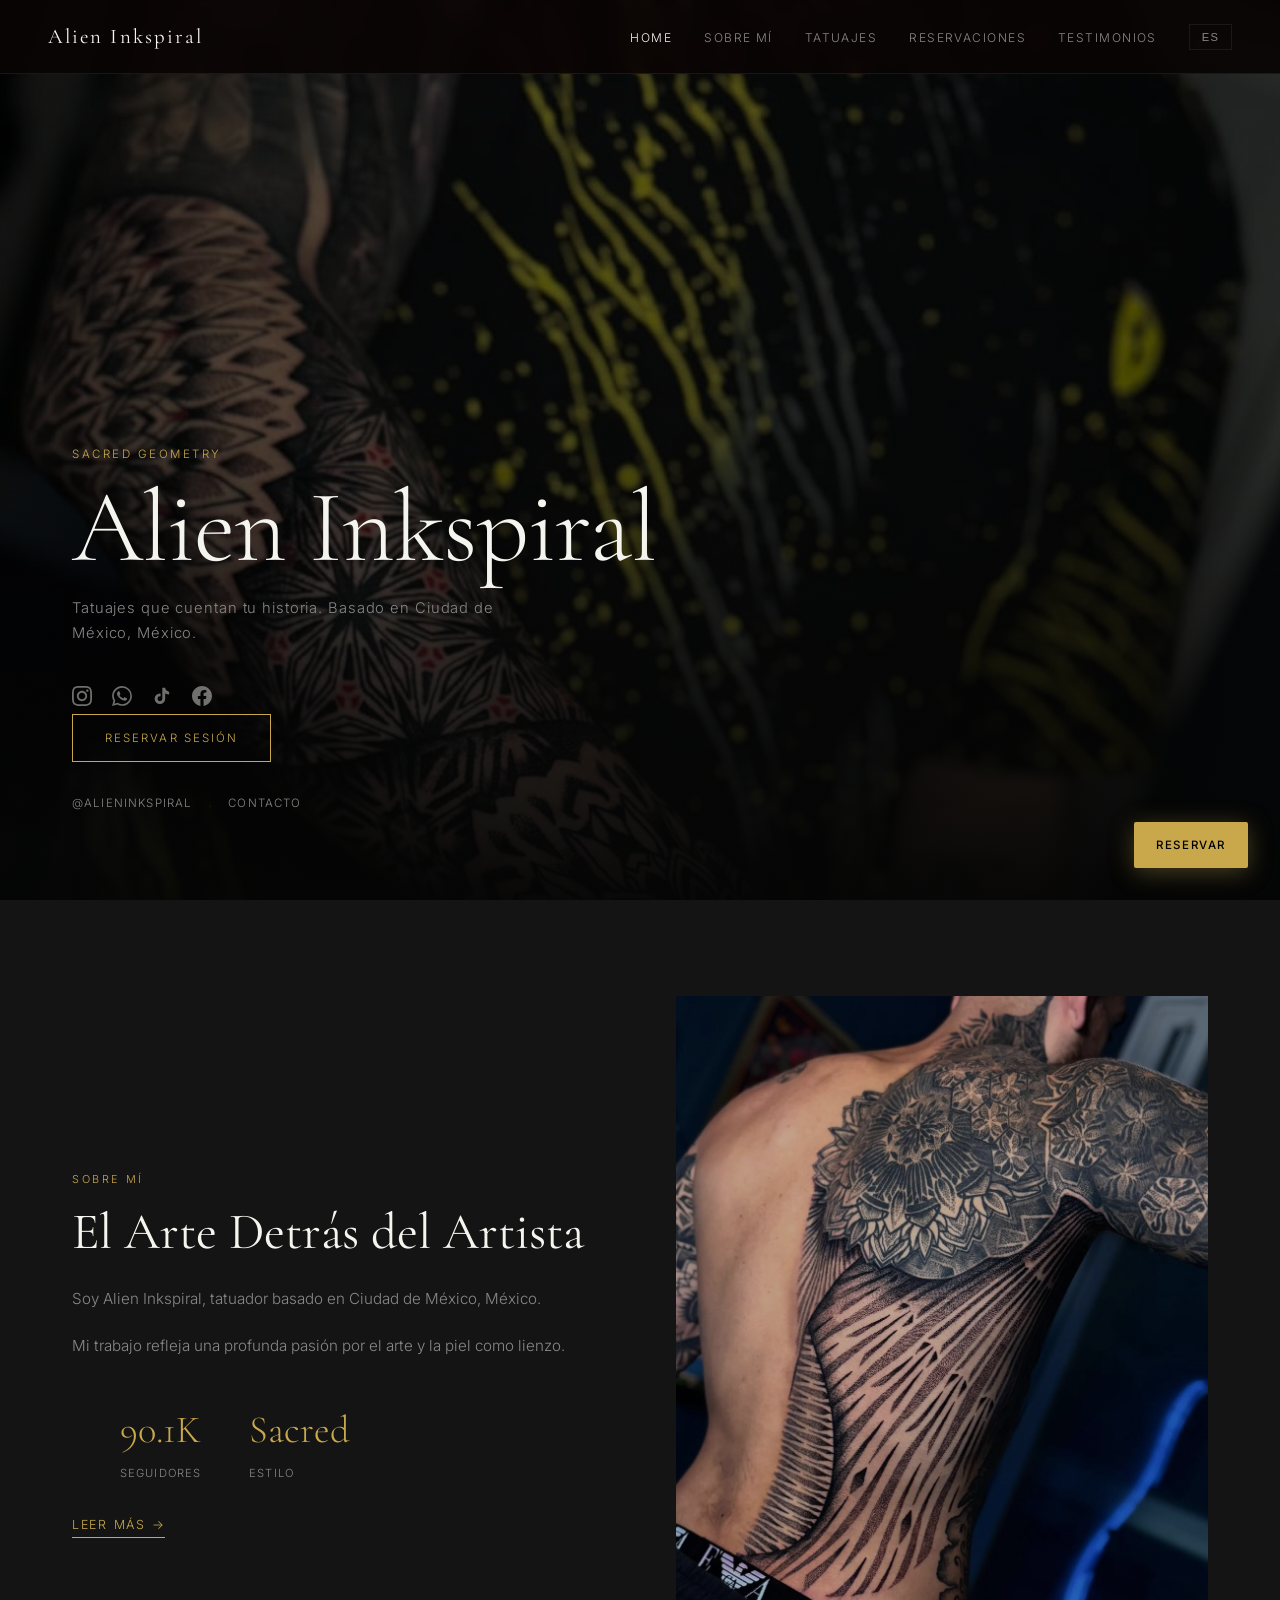
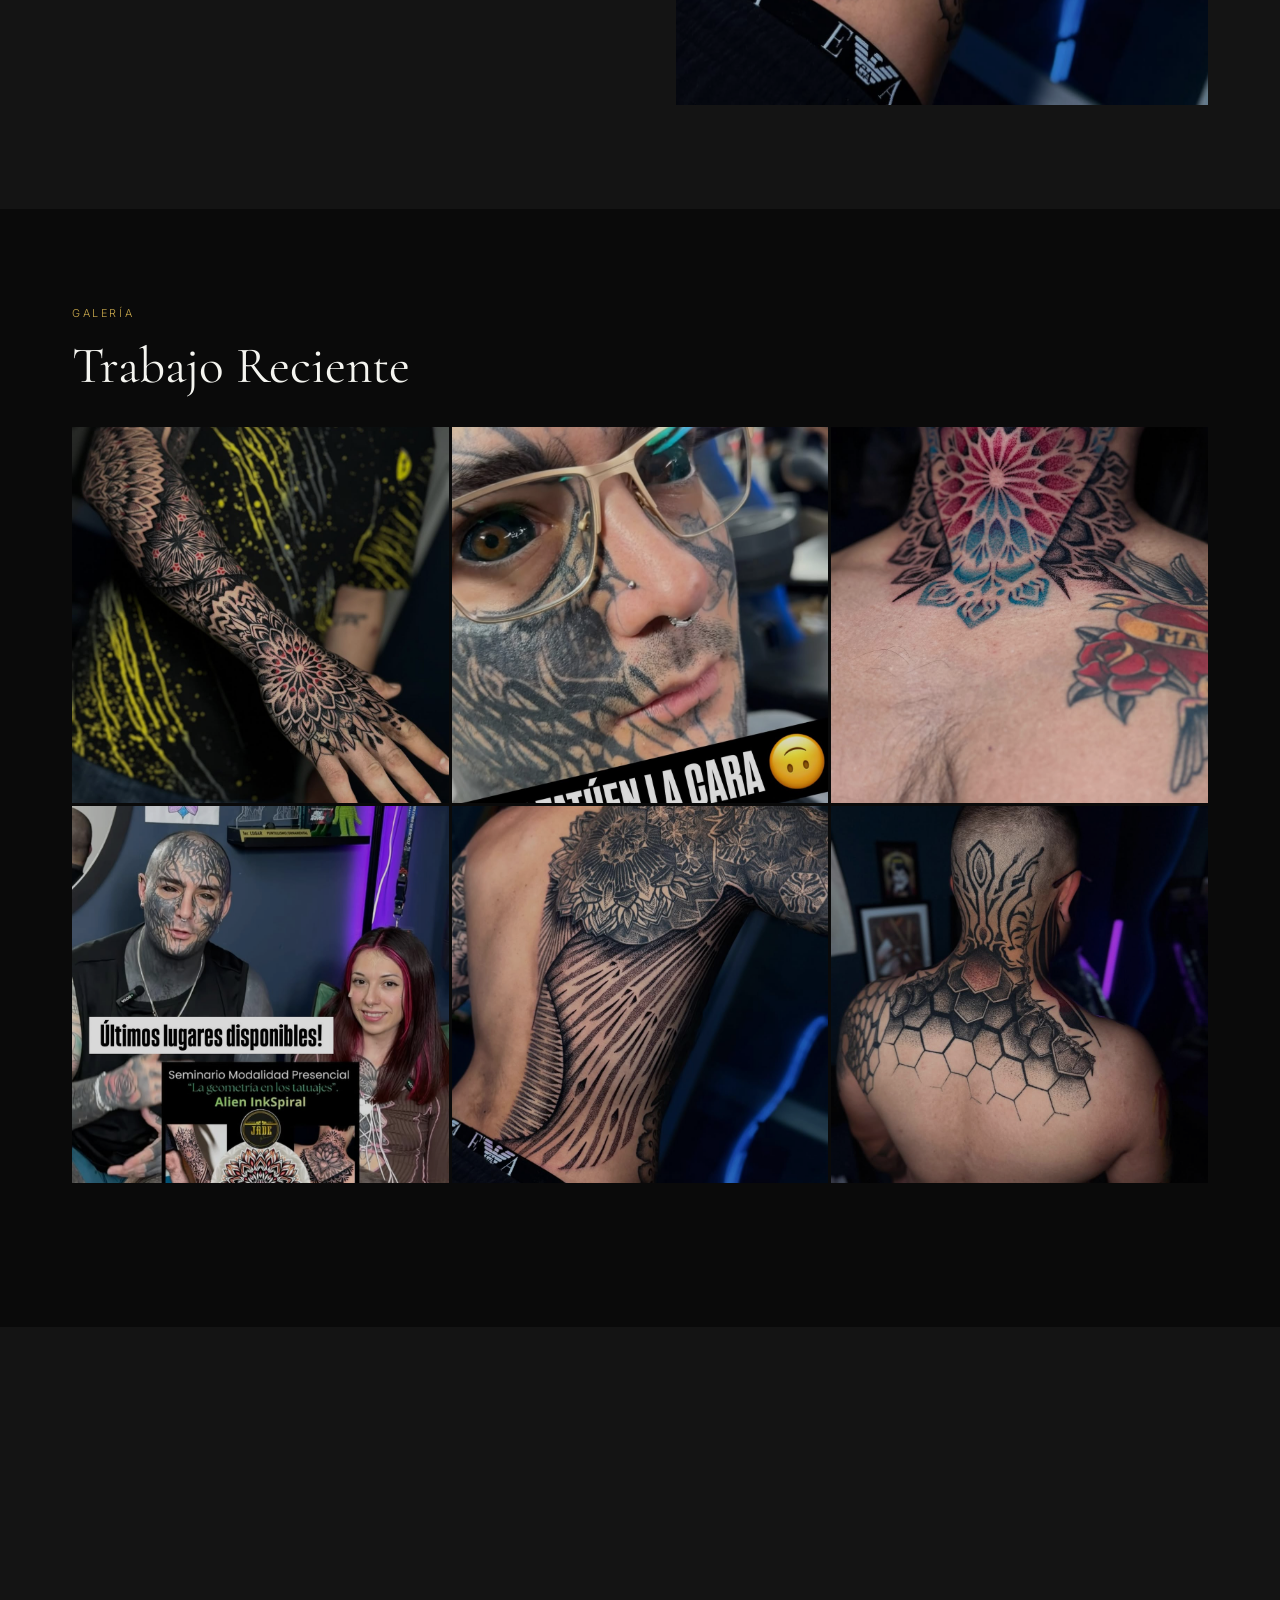
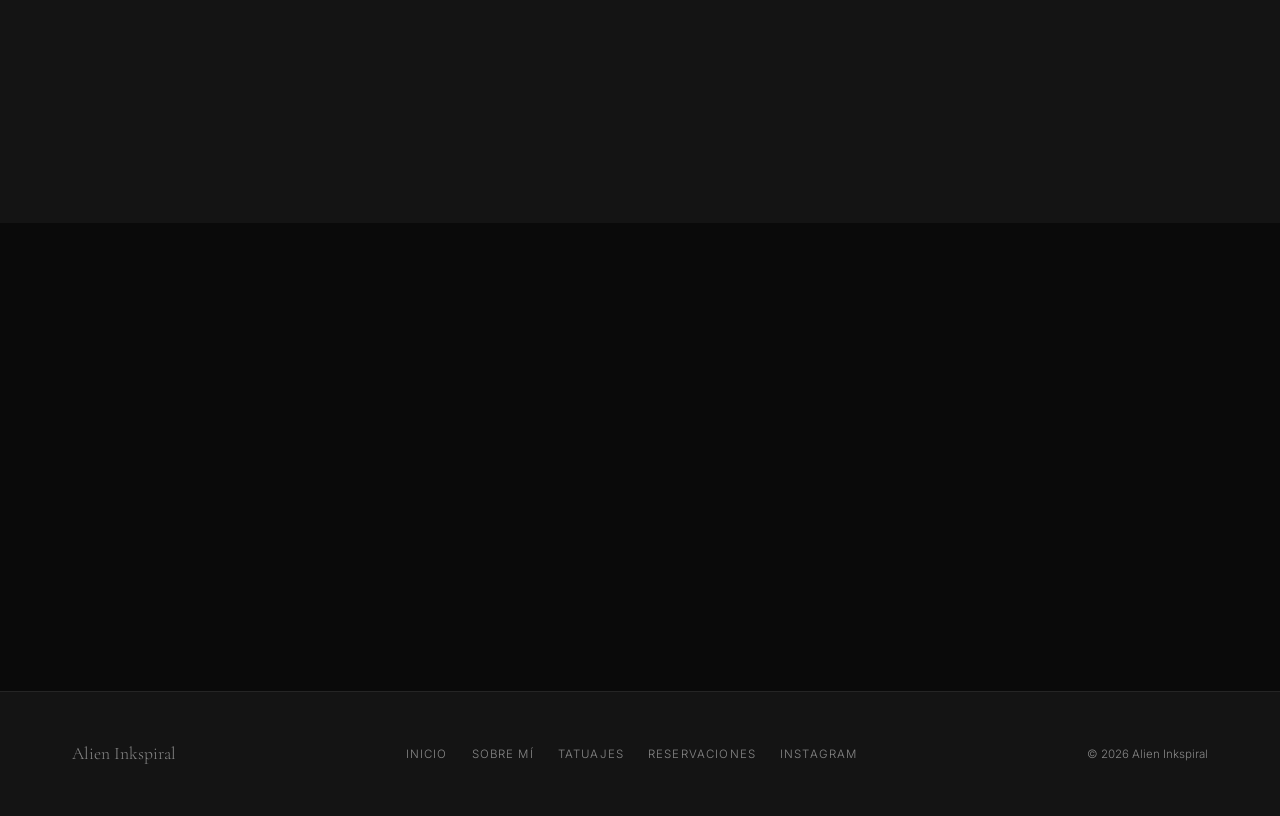
==== index.html @ 9862482b "Fix gallery to 20 images, rename to Alien Inkspiral, fix English strings" ====
<!DOCTYPE html>
<html lang="es">
<head>
  <meta charset="UTF-8">
  <meta name="viewport" content="width=device-width, initial-scale=1.0">
  <title>Alien Inkspiral &#x2014; Tatuador | Ciudad de México, México</title>
  <meta name="description" content="Alien Inkspiral es un tatuador basado en Ciudad de México, especializado en Geometría Sagrada. Tatuajes que cuentan tu historia. Basado en Ciudad de México, México.">
  <link rel="canonical" href="https://bayouwebstudio.github.io/alieninkspiral/">
  <meta property="og:title" content="Alien Inkspiral &#x2014; Tattoo Artist">
  <meta property="og:description" content="Tatuajes que cuentan tu historia. Basado en Ciudad de México, México.">
  <meta property="og:image" content="https://raw.githubusercontent.com/BayouWebStudio/alieninkspiral/main/img/1.jpg">
  <meta property="og:url" content="https://bayouwebstudio.github.io/alieninkspiral/">
  <meta property="og:type" content="website">
  <meta name="twitter:card" content="summary_large_image">
  <link rel="preconnect" href="https://fonts.googleapis.com">
  <link rel="preconnect" href="https://fonts.gstatic.com" crossorigin>
  <link href="https://fonts.googleapis.com/css2?family=Cormorant+Garamond:ital,wght@0,300;0,400;0,600;1,300;1,400&family=Inter:wght@300;400;500&display=swap" rel="stylesheet">
  <script type="application/ld+json">
  {
    "@context": "https://schema.org",
    "@type": "Person",
    "name": "Alien Inkspiral",
    "jobTitle": "Tattoo Artist",
    "url": "https://bayouwebstudio.github.io/alieninkspiral/",
    "sameAs": ["https://www.instagram.com/alieninkspiral"],
    "address": { "@type": "PostalAddress", "addressLocality": "Mexico City, Mexico", "addressCountry": "US" }
  }
  </script>
  <style>
    
    :root {
      --black: #0a0a0a;
      --charcoal: #141414;
      --gold: #C9A84C;
      --white: #f5f5f0;
      --dim: #888;
      --border: rgba(255,255,255,0.07);
    }
    *, *::before, *::after { box-sizing: border-box; margin: 0; padding: 0; }
    html { scroll-behavior: smooth; }
    body {
      background: var(--black);
      color: var(--white);
      font-family: 'Inter', sans-serif;
      font-weight: 300;
      line-height: 1.6;
      overflow-x: hidden;
    }
    /* NAV */
    nav {
      position: fixed; top: 0; left: 0; right: 0; z-index: 100;
      display: flex; align-items: center; justify-content: space-between;
      padding: 20px 48px;
      background: rgba(10,5,5,0.92);
      backdrop-filter: blur(12px);
      border-bottom: 1px solid var(--border);
    }
    .nav-logo {
      font-family: 'Cormorant Garamond', Georgia, serif;
      font-size: 1.3rem;
      font-weight: 400;
      letter-spacing: 0.1em;
      color: var(--white);
      text-decoration: none;
    }
    .nav-links { display: flex; gap: 32px; list-style: none; align-items: center; }
    .nav-links a {
      color: var(--dim);
      text-decoration: none;
      font-size: 0.75rem;
      letter-spacing: 0.12em;
      text-transform: uppercase;
      transition: color 0.2s;
    }
    .nav-links a:hover, .nav-links a.active { color: var(--white); }
    .lang-toggle {
      background: none;
      border: 1px solid var(--border);
      color: var(--dim);
      font-size: 0.7rem;
      letter-spacing: 0.1em;
      text-transform: uppercase;
      padding: 6px 12px;
      cursor: pointer;
      transition: all 0.2s;
    }
    .lang-toggle:hover { border-color: var(--gold); color: var(--gold); }
    .hamburger { display: none; background: none; border: none; cursor: pointer; padding: 4px; }
    .hamburger span { display: block; width: 22px; height: 1px; background: var(--white); margin: 5px 0; transition: all 0.3s; }
    .hamburger.open span:nth-child(1) { transform: rotate(45deg) translate(4px, 4px); }
    .hamburger.open span:nth-child(2) { opacity: 0; }
    .hamburger.open span:nth-child(3) { transform: rotate(-45deg) translate(4px, -4px); }
    .mobile-menu {
      display: none; position: fixed; top: 65px; left: 0; right: 0; z-index: 99;
      background: var(--charcoal); padding: 24px 48px; border-bottom: 1px solid var(--border);
    }
    .mobile-menu.open { display: block; }
    .mobile-menu a { display: block; color: var(--white); text-decoration: none; font-size: 0.85rem; letter-spacing: 0.1em; text-transform: uppercase; padding: 12px 0; border-bottom: 1px solid var(--border); }
    /* FLOATING BOOK */
    .book-float {
      position: fixed; bottom: 32px; right: 32px; z-index: 200;
      background: var(--gold); color: #000;
      font-family: 'Inter', sans-serif;
      font-size: 0.72rem; font-weight: 500; letter-spacing: 0.14em; text-transform: uppercase;
      text-decoration: none; padding: 14px 22px; border-radius: 2px;
      box-shadow: 0 4px 24px rgba(201,168,76,0.35);
      transition: transform 0.2s, box-shadow 0.2s;
    }
    .book-float:hover { transform: translateY(-2px); box-shadow: 0 8px 32px rgba(201,168,76,0.5); }
    /* FADE-UP ANIMATIONS */
    .fade-up { opacity: 0; transform: translateY(28px); transition: opacity 0.7s ease, transform 0.7s ease; }
    .fade-up.visible { opacity: 1; transform: translateY(0); }
    /* FOOTER */
    footer {
      background: var(--charcoal); padding: 48px 72px;
      border-top: 1px solid var(--border);
      display: flex; justify-content: space-between; align-items: center;
    }
    .footer-logo { font-family: 'Cormorant Garamond', Georgia, serif; font-size: 1.1rem; color: var(--dim); }
    .footer-links { display: flex; gap: 24px; }
    .footer-links a { color: var(--dim); text-decoration: none; font-size: 0.72rem; letter-spacing: 0.1em; text-transform: uppercase; transition: color 0.2s; }
    .footer-links a:hover { color: var(--white); }
    .footer-copy { color: var(--dim); font-size: 0.72rem; }
    /* SHARED */
    .section-label { font-size: 0.68rem; letter-spacing: 0.24em; text-transform: uppercase; color: var(--gold); margin-bottom: 16px; }
    h2 {
      font-family: 'Cormorant Garamond', Georgia, serif;
      font-size: clamp(2rem, 4vw, 3.2rem);
      font-weight: 400; line-height: 1.1; margin-bottom: 24px;
    }
    .btn-gold {
      display: inline-block; background: var(--gold); color: #000;
      text-decoration: none; font-size: 0.72rem; letter-spacing: 0.18em;
      text-transform: uppercase; padding: 16px 40px;
      transition: opacity 0.2s;
    }
    .btn-gold:hover { opacity: 0.88; }
    .btn-outline {
      display: inline-block; border: 1px solid var(--border); color: var(--white);
      text-decoration: none; font-size: 0.72rem; letter-spacing: 0.18em;
      text-transform: uppercase; padding: 14px 36px;
      transition: border-color 0.2s, color 0.2s;
    }
    .btn-outline:hover { border-color: var(--gold); color: var(--gold); }
    /* MOBILE */
    @media (max-width: 900px) {
      nav { padding: 18px 24px; } .nav-links { display: none; } .hamburger { display: block; }
      footer { flex-direction: column; gap: 24px; padding: 40px 24px; text-align: center; }
    }
    @media (max-width: 600px) {
      footer { padding: 32px 20px; }
    }
  
    /* HERO */
    .hero {
      min-height: 100vh; display: flex; align-items: flex-end;
      padding: 0 72px 80px; position: relative; overflow: hidden;
    }
    .hero-bg {
      position: absolute; inset: 0;
      background-image: url('img/1.jpg');
      background-size: cover; background-position: center top;
      filter: brightness(0.42); transform: scale(1.02);
    }
    .hero-gradient {
      position: absolute; inset: 0;
      background: linear-gradient(to top, rgba(5,5,5,0.95) 0%, rgba(5,5,5,0.15) 55%, transparent 100%);
    }
    .hero-content { position: relative; z-index: 2; max-width: 700px; }
    .hero-eyebrow { font-size: 0.72rem; letter-spacing: 0.22em; text-transform: uppercase; color: var(--gold); margin-bottom: 16px; }
    h1 {
      font-family: 'Cormorant Garamond', Georgia, serif;
      font-size: clamp(3.5rem, 8vw, 7rem);
      font-weight: 300; line-height: 0.95; letter-spacing: -0.01em; margin-bottom: 20px;
    }
    .hero-sub { font-size: 0.92rem; color: var(--dim); letter-spacing: 0.06em; margin-bottom: 40px; max-width: 480px; line-height: 1.7; }
    .hero-cta {
      display: inline-block; border: 1px solid var(--gold); color: var(--gold);
      text-decoration: none; font-size: 0.72rem; letter-spacing: 0.18em;
      text-transform: uppercase; padding: 14px 32px; transition: background 0.2s, color 0.2s;
    }
    .hero-cta:hover { background: var(--gold); color: #000; }
    .social-row { display: flex; gap: 16px; margin-top: 32px; }
    .social-row a { color: var(--dim); font-size: 0.72rem; letter-spacing: 0.1em; text-transform: uppercase; text-decoration: none; transition: color 0.2s; }
    .social-row a:hover { color: var(--gold); }
    /* ABOUT PREVIEW */
    .about-preview { background: var(--charcoal); padding: 96px 72px; }
    .about-grid { display: grid; grid-template-columns: 1fr 1fr; gap: 72px; align-items: center; max-width: 1200px; margin: 0 auto; }
    .about-text p { color: var(--dim); line-height: 1.8; margin-bottom: 20px; font-size: 0.95rem; }
    .about-img { width: 100%; aspect-ratio: 3/4; object-fit: cover; filter: brightness(0.85); transition: filter 0.3s; }
    .about-img:hover { filter: brightness(1); }
    .stats-row { display: flex; gap: 48px; margin-top: 40px; }
    .stat-num { font-family: 'Cormorant Garamond', Georgia, serif; font-size: 2.4rem; font-weight: 300; color: var(--gold); }
    .stat-label { font-size: 0.7rem; color: var(--dim); letter-spacing: 0.1em; text-transform: uppercase; margin-top: 4px; }
    .about-link { display: inline-block; margin-top: 32px; color: var(--gold); text-decoration: none; font-size: 0.78rem; letter-spacing: 0.14em; text-transform: uppercase; border-bottom: 1px solid var(--gold); padding-bottom: 2px; transition: opacity 0.2s; }
    .about-link:hover { opacity: 0.7; }
    /* GALLERY PREVIEW */
    .gallery-section { padding: 96px 72px; background: var(--black); }
    .gallery-grid { display: grid; grid-template-columns: repeat(3, 1fr); gap: 3px; max-width: 1200px; margin: 0 auto 48px; }
    .gallery-item { aspect-ratio: 1; overflow: hidden; }
    .gallery-item img { width: 100%; height: 100%; object-fit: cover; filter: brightness(0.85); transition: filter 0.4s, transform 0.4s; display: block; }
    .gallery-item:hover img { filter: brightness(1); transform: scale(1.04); }
    .gallery-cta-wrap { text-align: center; }
    /* BOOKING PREVIEW */
    .booking-preview { background: var(--charcoal); padding: 96px 72px; text-align: center; }
    .booking-preview h2 { max-width: 560px; margin: 0 auto 20px; }
    .booking-preview p { color: var(--dim); max-width: 480px; margin: 0 auto 36px; font-size: 0.95rem; }
    /* TESTIMONIALS PREVIEW */
    .testimonials-preview { padding: 96px 72px; background: var(--black); }
    .testimonials-preview .inner { max-width: 700px; margin: 0 auto; }
    .testimonial-placeholder { border: 1px solid var(--border); padding: 48px; text-align: center; }
    .testimonial-placeholder p { font-family: 'Cormorant Garamond', Georgia, serif; font-size: 1.2rem; font-style: italic; color: var(--dim); margin-bottom: 8px; }
    .testimonial-placeholder small { color: var(--dim); font-size: 0.75rem; letter-spacing: 0.06em; }
    /* MOBILE */
    @media (max-width: 900px) {
      .hero { padding: 0 24px 60px; }
      .about-preview, .gallery-section, .booking-preview, .testimonials-preview { padding: 72px 24px; }
      .about-grid { grid-template-columns: 1fr; gap: 40px; }
      .gallery-grid { grid-template-columns: repeat(2, 1fr); }
      .stats-row { gap: 28px; }
      h1 { font-size: clamp(3rem, 10vw, 6rem); }
    }
    @media (max-width: 480px) {
      .gallery-grid { grid-template-columns: 1fr; }
    }
  </style>
</head>
<body>
  
  <nav>
    <a href="./index.html" class="nav-logo">Alien Inkspiral</a>
    <ul class="nav-links">
      <li><a href="./index.html" class="active"
        data-en="Home" data-es="Home">Inicio</a></li>
      <li><a href="./about.html" 
        data-en="About" data-es="Sobre M&#xed;">Sobre Mí</a></li>
      <li><a href="./tattoos.html" 
        data-en="Tattoos" data-es="Tatuajes">Tatuajes</a></li>
      <li><a href="./booking.html" 
        data-en="Booking" data-es="Reservaciones">Reservaciones</a></li>
      <li><a href="./testimonials.html" 
        data-en="Reviews" data-es="Testimonios">Reviews</a></li>
      <li><button class="lang-toggle" onclick="toggleLang()">ES</button></li>
    </ul>
    <button class="hamburger" aria-label="Menu" onclick="this.classList.toggle('open');document.querySelector('.mobile-menu').classList.toggle('open')">
      <span></span><span></span><span></span>
    </button>
  </nav>
  <div class="mobile-menu">
    <a href="./index.html" data-en="Home" data-es="Inicio">Inicio</a>
    <a href="./about.html" data-en="About" data-es="Sobre M&#xed;">Sobre Mí</a>
    <a href="./tattoos.html" data-en="Tattoos" data-es="Tatuajes">Tatuajes</a>
    <a href="./booking.html" data-en="Booking" data-es="Reservaciones">Reservaciones</a>
    <a href="./testimonials.html" data-en="Reviews" data-es="Testimonios">Reviews</a>
  </div>
  <a href="./booking.html" class="book-float">Reservar</a>

  <!-- HERO -->
  <section class="hero">
    <div class="hero-bg"></div>
    <div class="hero-gradient"></div>
    <div class="hero-content">
      <p class="hero-eyebrow fade-up" data-en="Sacred Geometry" data-es="Sacred Geometry">Sacred Geometry &#xb7; Mexico City, Mexico, US</p>
      <h1 class="fade-up" data-en="Alien Inkspiral" data-es="Alien Inkspiral">Alien Inkspiral</h1>
      <p class="hero-sub fade-up" data-en="Tatuajes que cuentan tu historia. Basado en Ciudad de México, México." data-es="Tatuajes que cuentan tu historia. Basado en Ciudad de México, México.">Tatuajes que cuentan tu historia. Basado en Ciudad de México, México.</p>
          <!-- Social icons -->
    <div style="display:flex;gap:20px;align-items:center;margin-top:24px;" class="fade-up">
      <a href="https://instagram.com/alieninkspiral" target="_blank" title="Instagram" style="color:rgba(245,245,240,0.45);transition:color 0.2s;" onmouseover="this.style.color='#f5f5f0'" onmouseout="this.style.color='rgba(245,245,240,0.45)'">
        <svg width="20" height="20" viewBox="0 0 24 24" fill="currentColor"><path d="M12 2.163c3.204 0 3.584.012 4.85.07 3.252.148 4.771 1.691 4.919 4.919.058 1.265.069 1.645.069 4.849 0 3.205-.012 3.584-.069 4.849-.149 3.225-1.664 4.771-4.919 4.919-1.266.058-1.644.07-4.85.07-3.204 0-3.584-.012-4.849-.07-3.26-.149-4.771-1.699-4.919-4.92-.058-1.265-.07-1.644-.07-4.849 0-3.204.013-3.583.07-4.849.149-3.227 1.664-4.771 4.919-4.919 1.266-.057 1.645-.069 4.849-.069zm0-2.163c-3.259 0-3.667.014-4.947.072-4.358.2-6.78 2.618-6.98 6.98-.059 1.281-.073 1.689-.073 4.948 0 3.259.014 3.668.072 4.948.2 4.358 2.618 6.78 6.98 6.98 1.281.058 1.689.072 4.948.072 3.259 0 3.668-.014 4.948-.072 4.354-.2 6.782-2.618 6.979-6.98.059-1.28.073-1.689.073-4.948 0-3.259-.014-3.667-.072-4.947-.196-4.354-2.617-6.78-6.979-6.98-1.281-.059-1.69-.073-4.949-.073zm0 5.838c-3.403 0-6.162 2.759-6.162 6.162s2.759 6.163 6.162 6.163 6.162-2.759 6.162-6.163c0-3.403-2.759-6.162-6.162-6.162zm0 10.162c-2.209 0-4-1.79-4-4 0-2.209 1.791-4 4-4s4 1.791 4 4c0 2.21-1.791 4-4 4zm6.406-11.845c-.796 0-1.441.645-1.441 1.44s.645 1.44 1.441 1.44c.795 0 1.439-.645 1.439-1.44s-.644-1.44-1.439-1.44z"/></svg>
      </a>
      <a href="https://wa.me/+5215543672494" target="_blank" title="WhatsApp" style="color:rgba(245,245,240,0.45);transition:color 0.2s;" onmouseover="this.style.color='#f5f5f0'" onmouseout="this.style.color='rgba(245,245,240,0.45)'">
        <svg width="20" height="20" viewBox="0 0 24 24" fill="currentColor"><path d="M17.472 14.382c-.297-.149-1.758-.867-2.03-.967-.273-.099-.471-.148-.67.15-.197.297-.767.966-.94 1.164-.173.199-.347.223-.644.075-.297-.15-1.255-.463-2.39-1.475-.883-.788-1.48-1.761-1.653-2.059-.173-.297-.018-.458.13-.606.134-.133.298-.347.446-.52.149-.174.198-.298.298-.497.099-.198.05-.371-.025-.52-.075-.149-.669-1.612-.916-2.207-.242-.579-.487-.5-.669-.51-.173-.008-.371-.01-.57-.01-.198 0-.52.074-.792.372-.272.297-1.04 1.016-1.04 2.479 0 1.462 1.065 2.875 1.213 3.074.149.198 2.096 3.2 5.077 4.487.709.306 1.262.489 1.694.625.712.227 1.36.195 1.871.118.571-.085 1.758-.719 2.006-1.413.248-.694.248-1.289.173-1.413-.074-.124-.272-.198-.57-.347m-5.421 7.403h-.004a9.87 9.87 0 01-5.031-1.378l-.361-.214-3.741.982.998-3.648-.235-.374a9.86 9.86 0 01-1.51-5.26c.001-5.45 4.436-9.884 9.888-9.884 2.64 0 5.122 1.03 6.988 2.898a9.825 9.825 0 012.893 6.994c-.003 5.45-4.437 9.884-9.885 9.884m8.413-18.297A11.815 11.815 0 0012.05 0C5.495 0 .16 5.335.157 11.892c0 2.096.547 4.142 1.588 5.945L.057 24l6.305-1.654a11.882 11.882 0 005.683 1.448h.005c6.554 0 11.89-5.335 11.893-11.893a11.821 11.821 0 00-3.48-8.413z"/></svg>
      </a>
      <a href="https://tiktok.com/@alieninkspiral" target="_blank" title="TikTok" style="color:rgba(245,245,240,0.45);transition:color 0.2s;" onmouseover="this.style.color='#f5f5f0'" onmouseout="this.style.color='rgba(245,245,240,0.45)'">
        <svg width="20" height="20" viewBox="0 0 24 24" fill="currentColor"><path d="M19.59 6.69a4.83 4.83 0 01-3.77-4.25V2h-3.45v13.67a2.89 2.89 0 01-2.88 2.5 2.89 2.89 0 01-2.89-2.89 2.89 2.89 0 012.89-2.89c.28 0 .54.04.79.1V9.01a6.27 6.27 0 00-.79-.05 6.34 6.34 0 00-6.34 6.34 6.34 6.34 0 006.34 6.34 6.34 6.34 0 006.33-6.34V8.69a8.18 8.18 0 004.78 1.52V6.79a4.85 4.85 0 01-1.01-.1z"/></svg>
      </a>
      <a href="https://www.facebook.com/alieninkspiraltattoo" target="_blank" title="Facebook" style="color:rgba(245,245,240,0.45);transition:color 0.2s;" onmouseover="this.style.color='#f5f5f0'" onmouseout="this.style.color='rgba(245,245,240,0.45)'">
        <svg width="20" height="20" viewBox="0 0 24 24" fill="currentColor"><path d="M24 12.073c0-6.627-5.373-12-12-12s-12 5.373-12 12c0 5.99 4.388 10.954 10.125 11.854v-8.385H7.078v-3.47h3.047V9.43c0-3.007 1.792-4.669 4.533-4.669 1.312 0 2.686.235 2.686.235v2.953H15.83c-1.491 0-1.956.925-1.956 1.874v2.25h3.328l-.532 3.47h-2.796v8.385C19.612 23.027 24 18.062 24 12.073z"/></svg>
      </a>
    </div>
    <a href="./booking.html" class="hero-cta fade-up" data-en="Reservar Sesión" data-es="Reservar Sesión">Reservar Sesión</a>
      <div class="social-row fade-up">
        <a href="https://www.instagram.com/alieninkspiral" target="_blank" rel="noopener">@alieninkspiral</a>
        <span style="color:var(--border)">&#xb7;</span>
        <a href="https://www.instagram.com/alieninkspiral">Contacto</a>
      </div>
    </div>
  </section>

  <!-- ABOUT PREVIEW -->
  <section class="about-preview">
    <div class="about-grid">
      <div>
        <p class="section-label fade-up" data-en="About" data-es="Sobre M&#xed;">Sobre Mí</p>
        <h2 class="fade-up">El Arte Detrás del Artista</h2>
        <div class="about-text">
          <p class="fade-up">Soy Alien Inkspiral, tatuador basado en Ciudad de México, México.</p>
          <p class="fade-up">Mi trabajo refleja una profunda pasión por el arte y la piel como lienzo.</p>
        </div>
        <div class="stats-row fade-up">
          <div class="stat-item">
            
          </div>
          <div class="stat-item">
            <div class="stat-num">90.1K</div>
            <div class="stat-label" data-en="Followers" data-es="Seguidores">Followers</div>
          </div>
          <div class="stat-item">
            <div class="stat-num">Sacred</div>
            <div class="stat-label" data-en="Style" data-es="Estilo">Style</div>
          </div>
        </div>
        <a href="./about.html" class="about-link fade-up" data-en="Read More &#x2192;" data-es="Leer M&#xe1;s &#x2192;">Read More &#x2192;</a>
      </div>
      <div>
        <img src="img/2.jpg" alt="Alien Inkspiral" class="about-img fade-up">
      </div>
    </div>
  </section>

  <!-- GALLERY PREVIEW -->
  <section class="gallery-section">
    <div style="max-width:1200px;margin:0 auto 32px;">
      <p class="section-label fade-up" data-en="Gallery" data-es="Galer&#xed;a">Gallery</p>
      <h2 class="fade-up">Trabajo Reciente</h2>
    </div>
    <div class="gallery-grid">
      <div class="gallery-item fade-up"><img src="./img/tattoo_1.jpg" alt="Tatuaje Alien Inkspiral" loading="lazy"></div>
      <div class="gallery-item fade-up"><img src="./img/tattoo_2.jpg" alt="Tatuaje Alien Inkspiral" loading="lazy"></div>
      <div class="gallery-item fade-up"><img src="./img/tattoo_3.jpg" alt="Tatuaje Alien Inkspiral" loading="lazy"></div>
      <div class="gallery-item fade-up"><img src="./img/tattoo_4.jpg" alt="Tatuaje Alien Inkspiral" loading="lazy"></div>
      <div class="gallery-item fade-up"><img src="./img/tattoo_5.jpg" alt="Tatuaje Alien Inkspiral" loading="lazy"></div>
      <div class="gallery-item fade-up"><img src="./img/tattoo_6.jpg" alt="Tatuaje Alien Inkspiral" loading="lazy"></div>
    </div>
  </section>

  <!-- BOOKING CTA -->
  <section class="booking-preview">
    <p class="section-label fade-up" data-en="Reservar Sesión" data-es="Reserva tu Sesi&#xf3;n">Reservar Sesión</p>
    <h2 class="fade-up">¿Listo para tu Próximo Tatuaje?</h2>
    <p class="fade-up" data-en="Let's create something meaningful together." data-es="Creemos algo significativo juntos.">Let's create something meaningful together.</p>
    <a href="./booking.html" class="btn-gold fade-up" data-en="Reservar Sesión" data-es="Reservar Sesi&#xf3;n">Reservar Sesión</a>
  </section>

  <!-- TESTIMONIALS PREVIEW -->
  <section class="testimonials-preview">
    <div class="inner">
      <p class="section-label fade-up" data-en="Reviews" data-es="Testimonios">Reviews</p>
      <h2 class="fade-up">Lo Que Dicen</h2>
      <div class="testimonial-placeholder fade-up">
        <p data-en="Sé el primero en compartir tu experiencia." data-es="S&#xe9; el primero en compartir tu experiencia.">Sé el primero en compartir tu experiencia.</p>
        <small><a href="./testimonials.html" style="color:var(--gold);text-decoration:none;" data-en="Share your story &#x2192;" data-es="Comparte tu historia &#x2192;">Share your story &#x2192;</a></small>
      </div>
    </div>
  </section>

  
  <footer>
    <div class="footer-logo">Alien Inkspiral</div>
    <div class="footer-links">
      <a href="./index.html">Inicio</a>
      <a href="./about.html">Sobre Mí</a>
      <a href="./tattoos.html">Tatuajes</a>
      <a href="./booking.html">Reservaciones</a>
      <a href="https://www.instagram.com/alieninkspiral" target="_blank" rel="noopener">Instagram</a>
      
    </div>
    <div class="footer-copy">&#xa9; 2026 Alien Inkspiral</div>
  </footer>
  
  <script>
    const LANG = { default: 'es', current: 'es' };
    function toggleLang() {
      LANG.current = LANG.current === 'es' ? 'en' : 'es';
      document.querySelectorAll('[data-es][data-en]').forEach(el => {
        el.textContent = el.getAttribute('data-' + LANG.current) || el.textContent;
      });
      document.querySelectorAll('[data-es-href][data-en-href]').forEach(el => {
        el.setAttribute('href', el.getAttribute('data-' + LANG.current + '-href') || el.getAttribute('href'));
      });
    }
    // Apply language on page load
    document.addEventListener('DOMContentLoaded', function() {
      document.querySelectorAll('[data-es][data-en]').forEach(el => {
        el.textContent = el.getAttribute('data-' + LANG.current) || el.textContent;
      });
    });

    // Fade-up on scroll
    const obs = new IntersectionObserver((entries) => {
      entries.forEach(e => { if (e.isIntersecting) { e.target.classList.add('visible'); obs.unobserve(e.target); } });
    }, { threshold: 0.12 });
    document.querySelectorAll('.fade-up').forEach(el => obs.observe(el));
  </script>
</body>
</html>
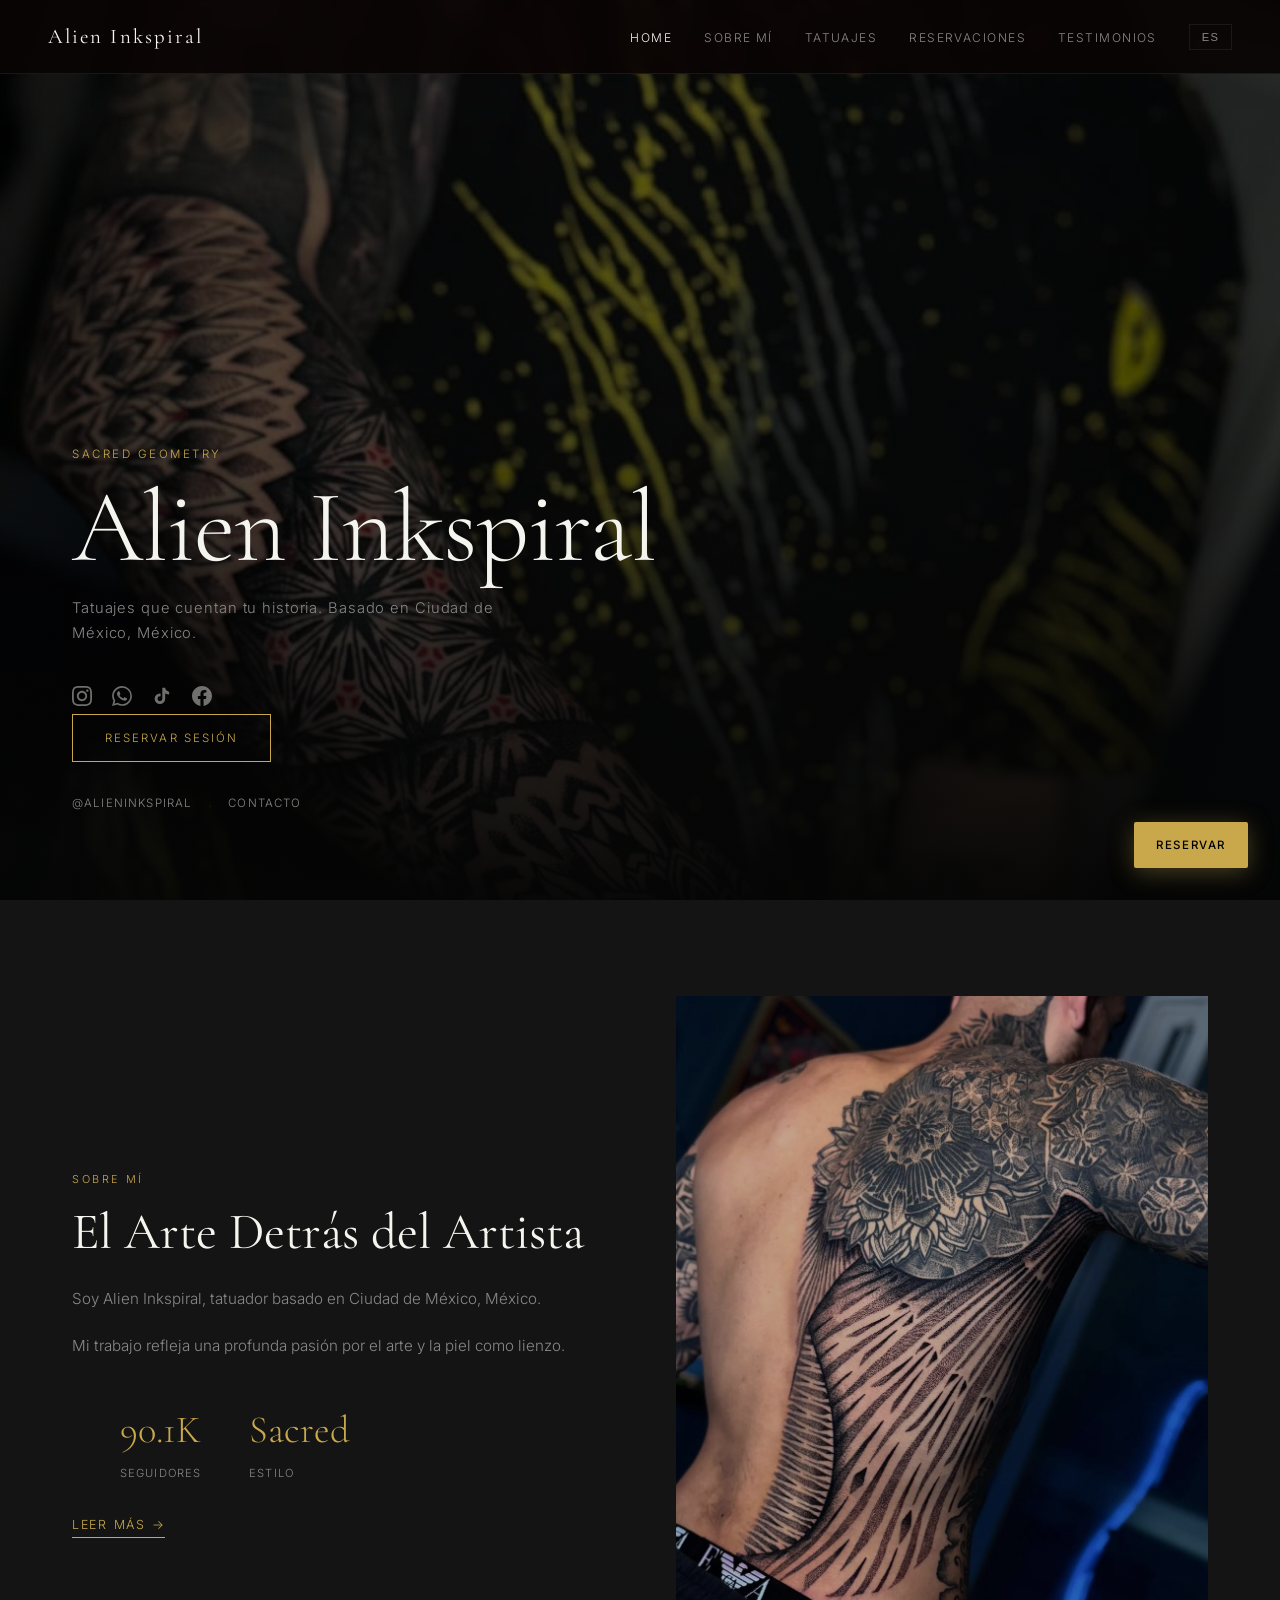
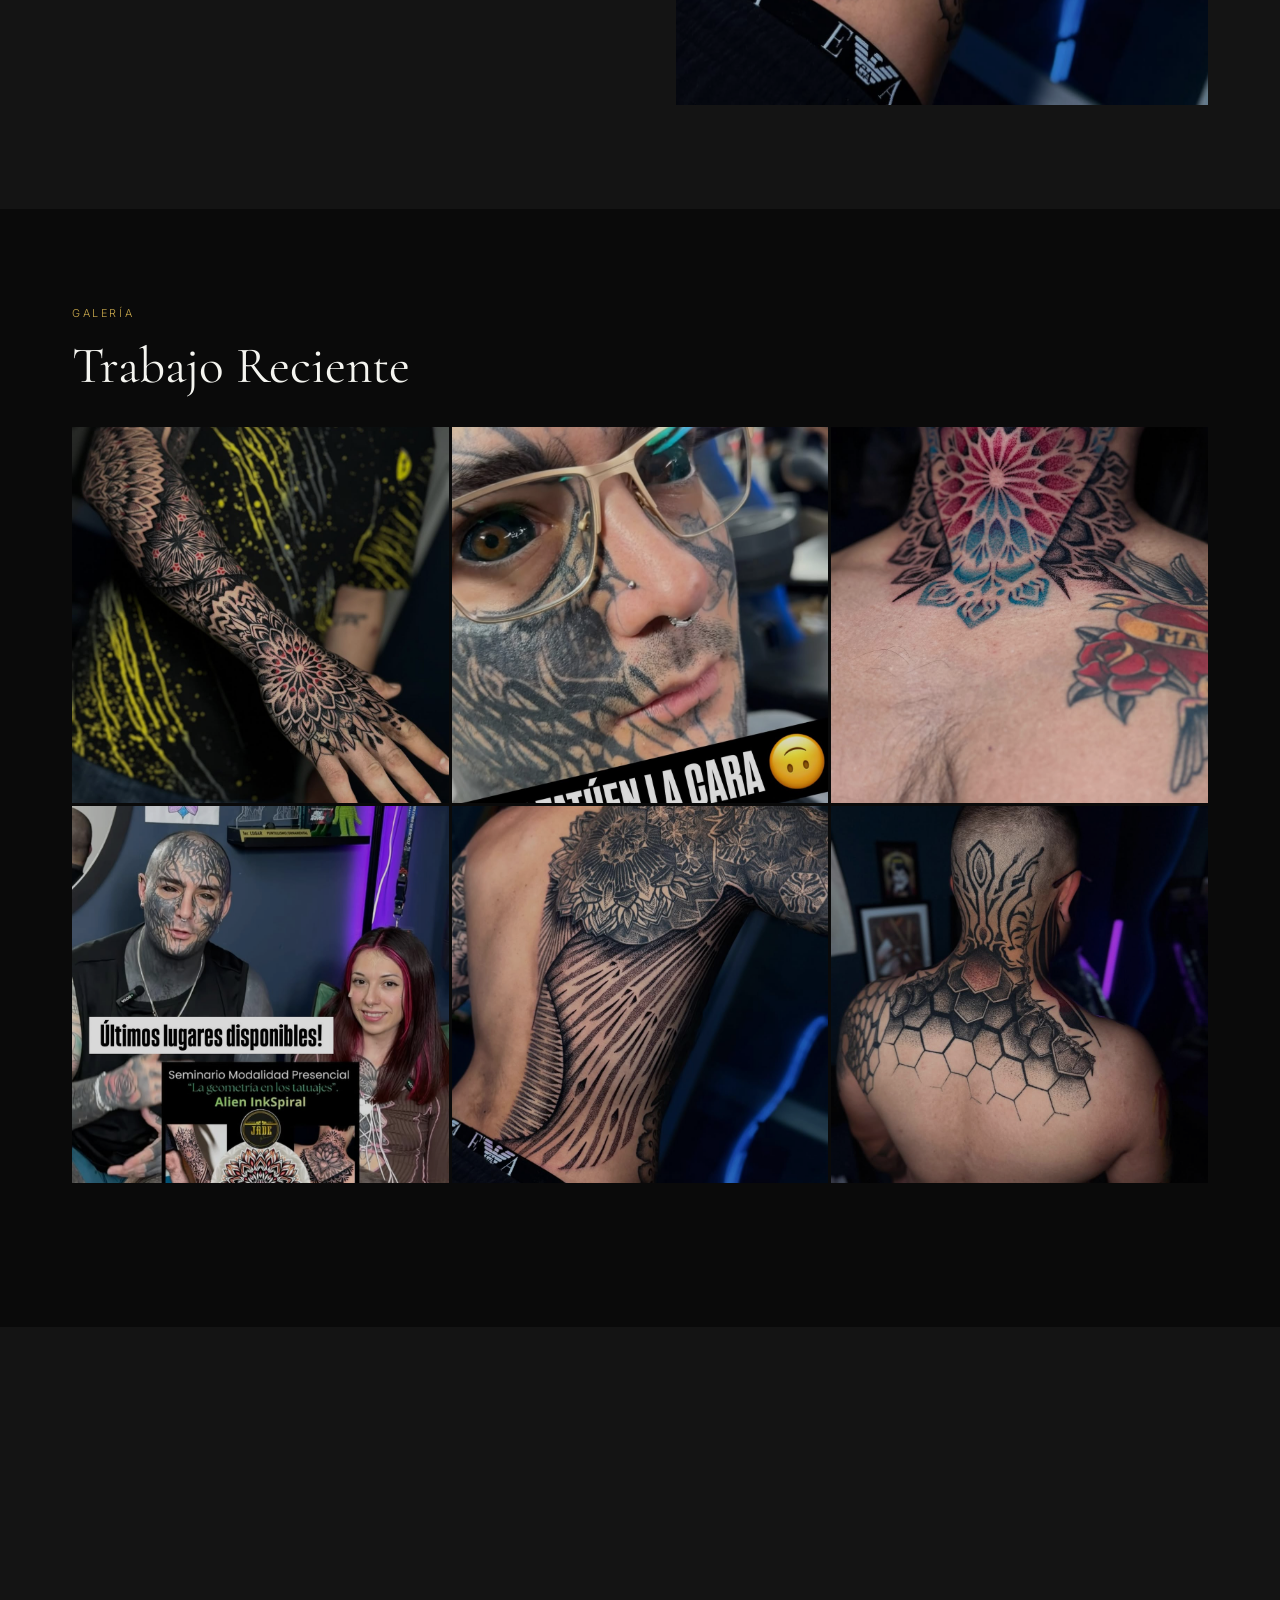
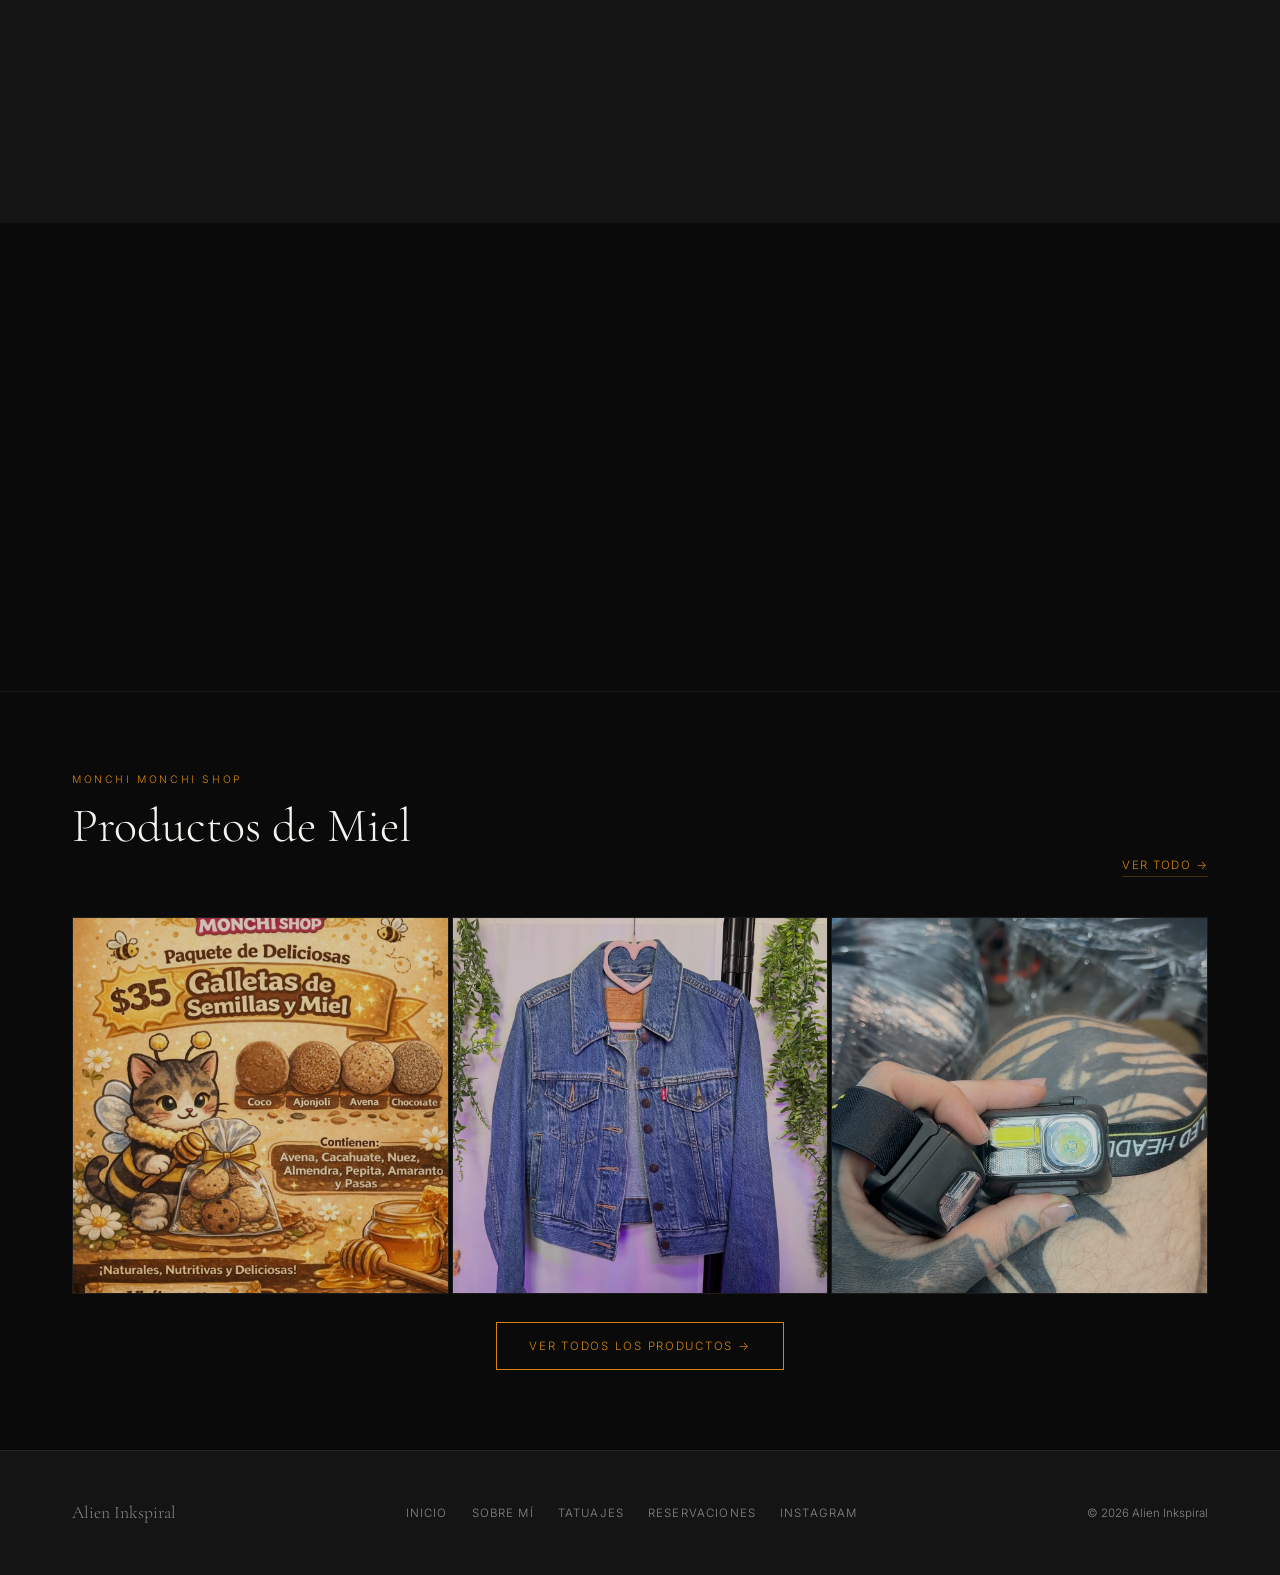
==== commit 9f735d72: "Add Monchi Monchi honey section + dedicated honey.html page" ====
--- a/index.html
+++ b/index.html
@@ -355,7 +355,35 @@
   </section>
 
   
-  <footer>
+  
+<!-- HONEY PREVIEW -->
+<section style="padding:80px 72px;border-top:1px solid rgba(255,255,255,0.07);background:#0a0a0a;">
+  <div style="max-width:1200px;margin:0 auto;">
+    <div style="display:flex;justify-content:space-between;align-items:flex-end;margin-bottom:40px;">
+      <div>
+        <p style="font-size:0.65rem;letter-spacing:0.25em;text-transform:uppercase;color:#D4850A;margin-bottom:12px;">Monchi Monchi Shop</p>
+        <h2 style="font-family:'Cormorant Garamond',serif;font-size:clamp(2rem,4vw,3rem);font-weight:300;color:#f5f5f0;">Productos de Miel</h2>
+      </div>
+      <a href="./honey.html" style="font-size:0.72rem;letter-spacing:0.12em;text-transform:uppercase;color:#D4850A;text-decoration:none;border-bottom:1px solid rgba(212,133,10,0.3);padding-bottom:2px;">Ver Todo →</a>
+    </div>
+    <div style="display:grid;grid-template-columns:repeat(3,1fr);gap:3px;">
+      <div style="overflow:hidden;border:1px solid rgba(255,255,255,0.07);">
+        <img src="./img/honey_1.jpg" alt="Miel" style="width:100%;aspect-ratio:1;object-fit:cover;display:block;filter:brightness(0.85);transition:filter 0.4s,transform 0.4s;" onmouseover="this.style.filter='brightness(1)';this.style.transform='scale(1.03)'" onmouseout="this.style.filter='brightness(0.85)';this.style.transform='scale(1)'">
+      </div>
+      <div style="overflow:hidden;border:1px solid rgba(255,255,255,0.07);">
+        <img src="./img/honey_2.jpg" alt="Miel" style="width:100%;aspect-ratio:1;object-fit:cover;display:block;filter:brightness(0.85);transition:filter 0.4s,transform 0.4s;" onmouseover="this.style.filter='brightness(1)';this.style.transform='scale(1.03)'" onmouseout="this.style.filter='brightness(0.85)';this.style.transform='scale(1)'">
+      </div>
+      <div style="overflow:hidden;border:1px solid rgba(255,255,255,0.07);">
+        <img src="./img/honey_3.jpg" alt="Miel" style="width:100%;aspect-ratio:1;object-fit:cover;display:block;filter:brightness(0.85);transition:filter 0.4s,transform 0.4s;" onmouseover="this.style.filter='brightness(1)';this.style.transform='scale(1.03)'" onmouseout="this.style.filter='brightness(0.85)';this.style.transform='scale(1)'">
+      </div>
+    </div>
+    <div style="text-align:center;margin-top:28px;">
+      <a href="./honey.html" style="display:inline-block;padding:14px 32px;border:1px solid #D4850A;color:#D4850A;text-decoration:none;font-size:0.72rem;letter-spacing:0.15em;text-transform:uppercase;transition:all 0.3s;" onmouseover="this.style.background='#D4850A';this.style.color='#0a0a0a'" onmouseout="this.style.background='none';this.style.color='#D4850A'">Ver Todos los Productos →</a>
+    </div>
+  </div>
+</section>
+
+<footer>
     <div class="footer-logo">Alien Inkspiral</div>
     <div class="footer-links">
       <a href="./index.html">Inicio</a>
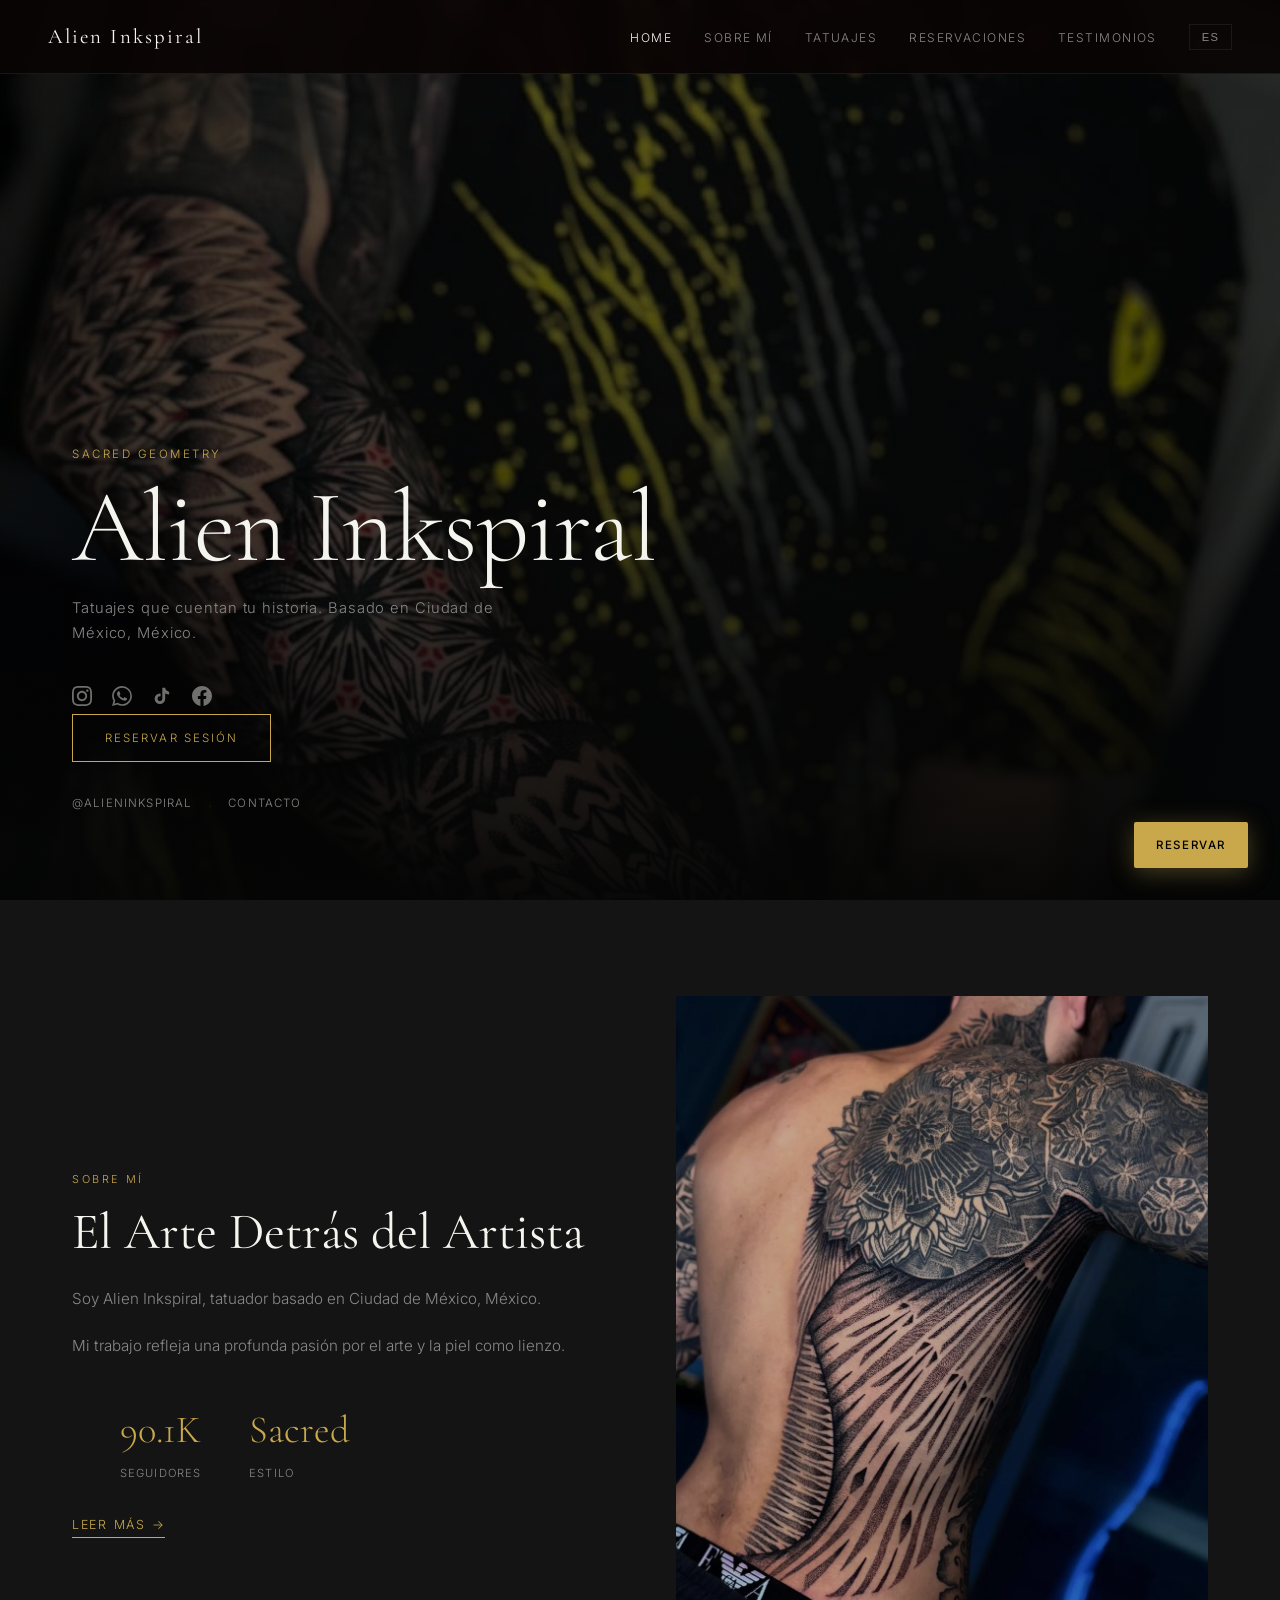
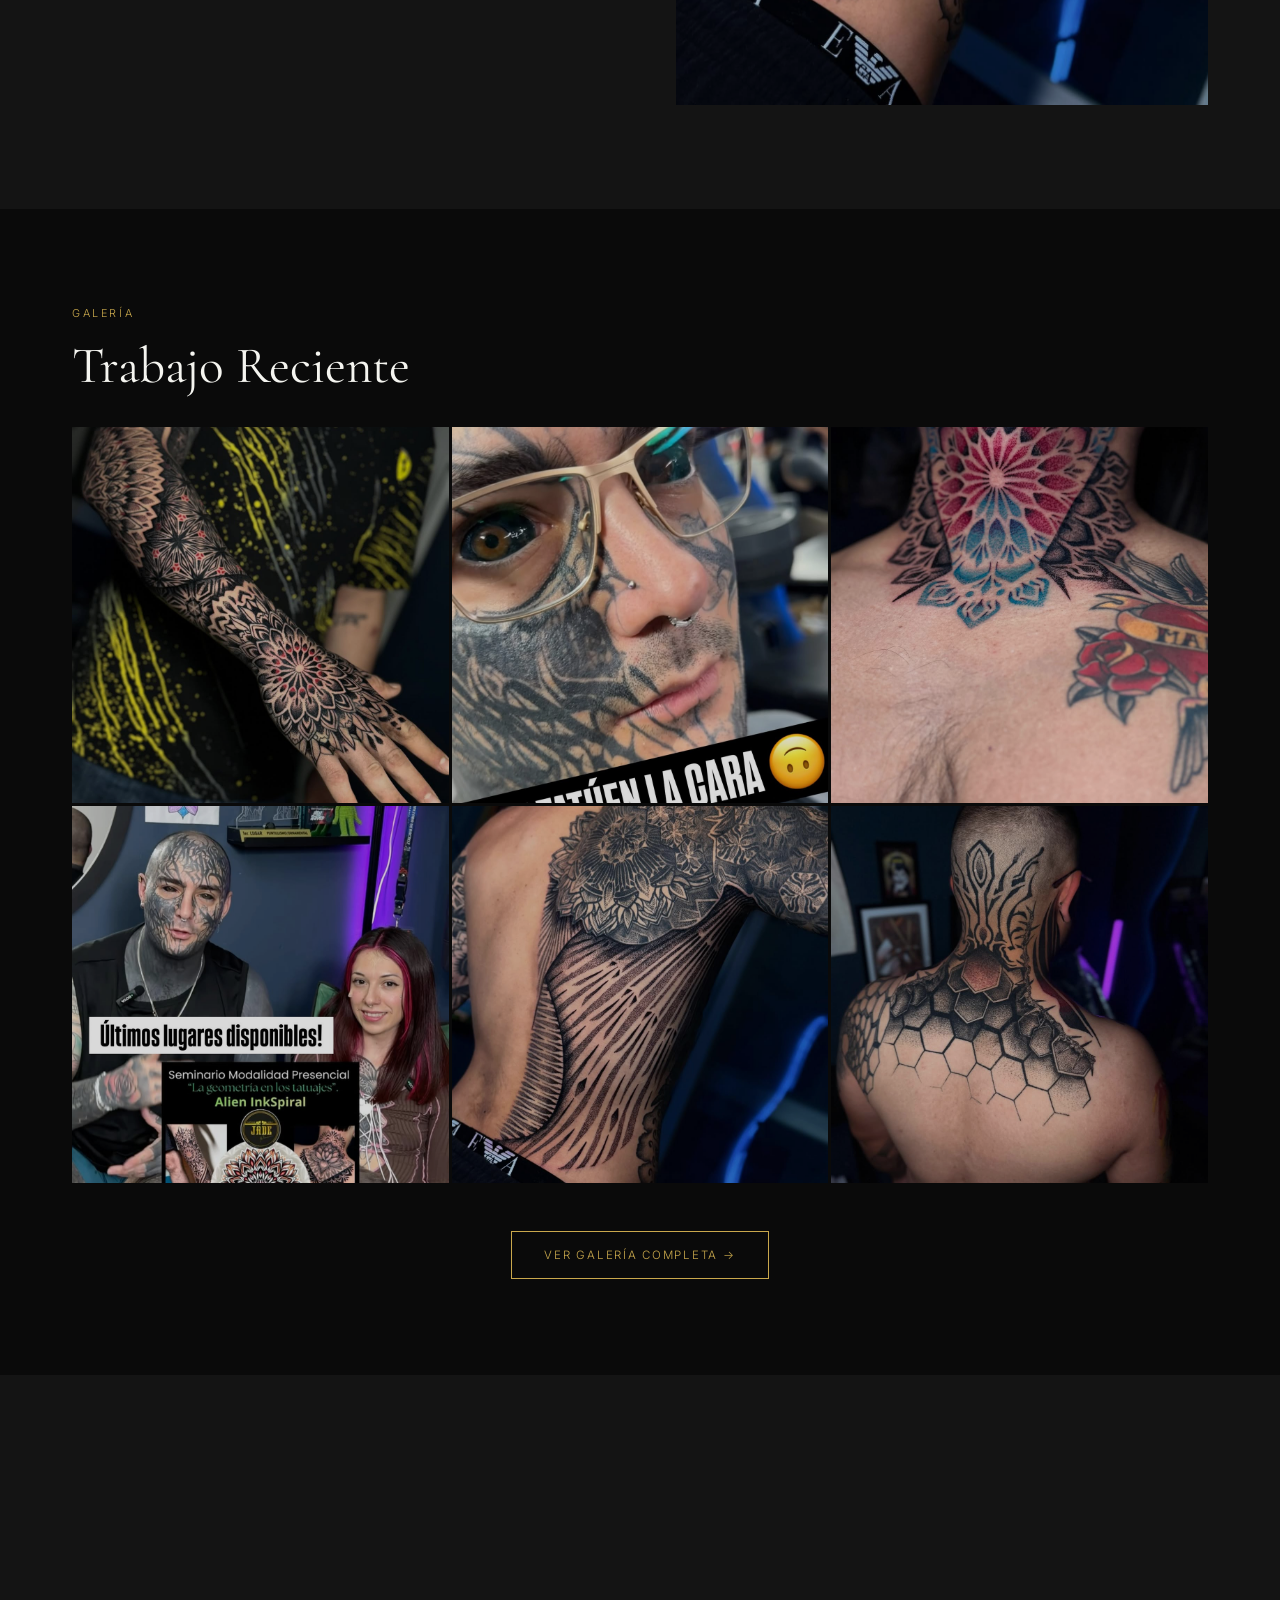
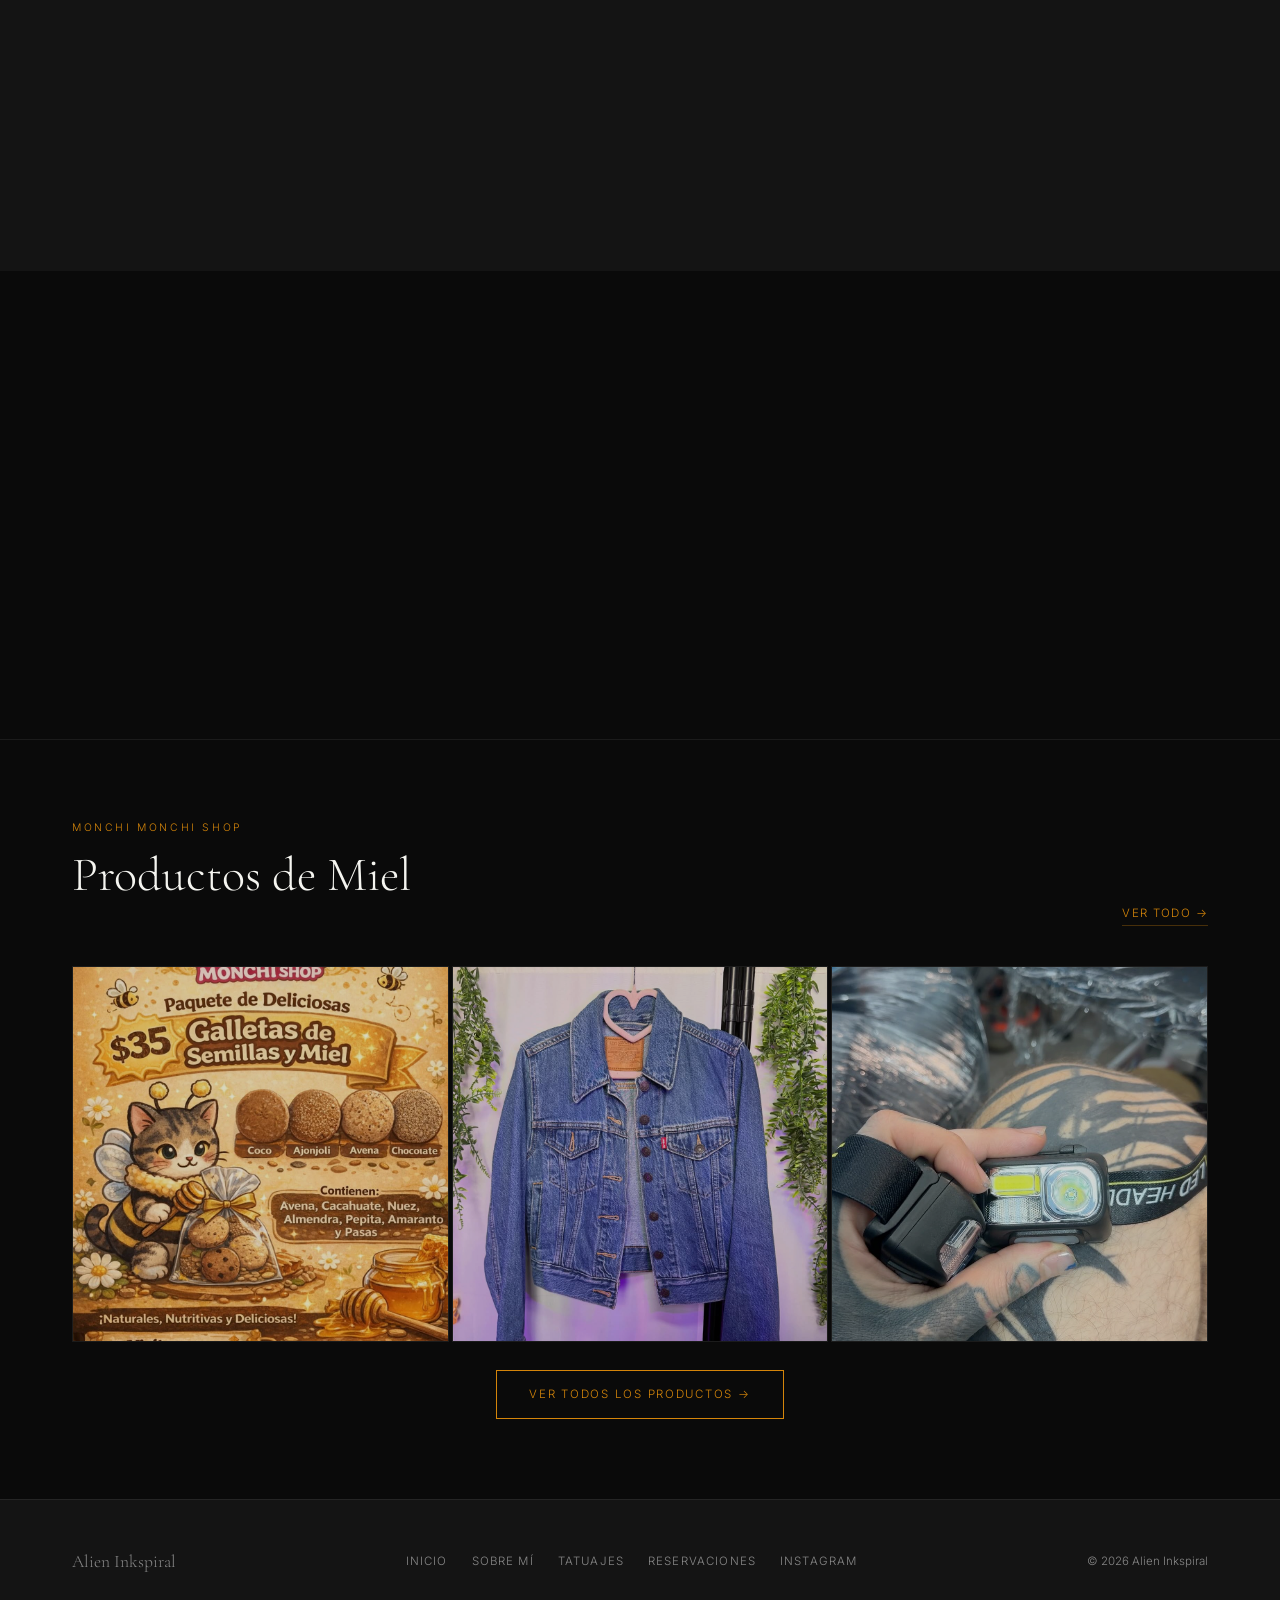
==== commit c2104bbd: "Add Ver Galería Completa button, fix English in booking preview" ====
--- a/index.html
+++ b/index.html
@@ -332,13 +332,16 @@
       <div class="gallery-item fade-up"><img src="./img/tattoo_5.jpg" alt="Tatuaje Alien Inkspiral" loading="lazy"></div>
       <div class="gallery-item fade-up"><img src="./img/tattoo_6.jpg" alt="Tatuaje Alien Inkspiral" loading="lazy"></div>
     </div>
+    <div style="text-align:center;margin-top:32px;">
+      <a href="./tattoos.html" style="display:inline-block;padding:14px 32px;border:1px solid var(--gold,#C9A84C);color:var(--gold,#C9A84C);text-decoration:none;font-size:0.72rem;letter-spacing:0.15em;text-transform:uppercase;transition:all 0.3s;" onmouseover="this.style.background='#C9A84C';this.style.color='#0a0a0a'" onmouseout="this.style.background='none';this.style.color='#C9A84C'">Ver Galería Completa →</a>
+    </div>
   </section>
 
   <!-- BOOKING CTA -->
   <section class="booking-preview">
     <p class="section-label fade-up" data-en="Reservar Sesión" data-es="Reserva tu Sesi&#xf3;n">Reservar Sesión</p>
     <h2 class="fade-up">¿Listo para tu Próximo Tatuaje?</h2>
-    <p class="fade-up" data-en="Let's create something meaningful together." data-es="Creemos algo significativo juntos.">Let's create something meaningful together.</p>
+    <p class="fade-up" data-en="Creemos algo significativo juntos." data-es="Creemos algo significativo juntos.">Creemos algo significativo juntos.</p>
     <a href="./booking.html" class="btn-gold fade-up" data-en="Reservar Sesión" data-es="Reservar Sesi&#xf3;n">Reservar Sesión</a>
   </section>
 
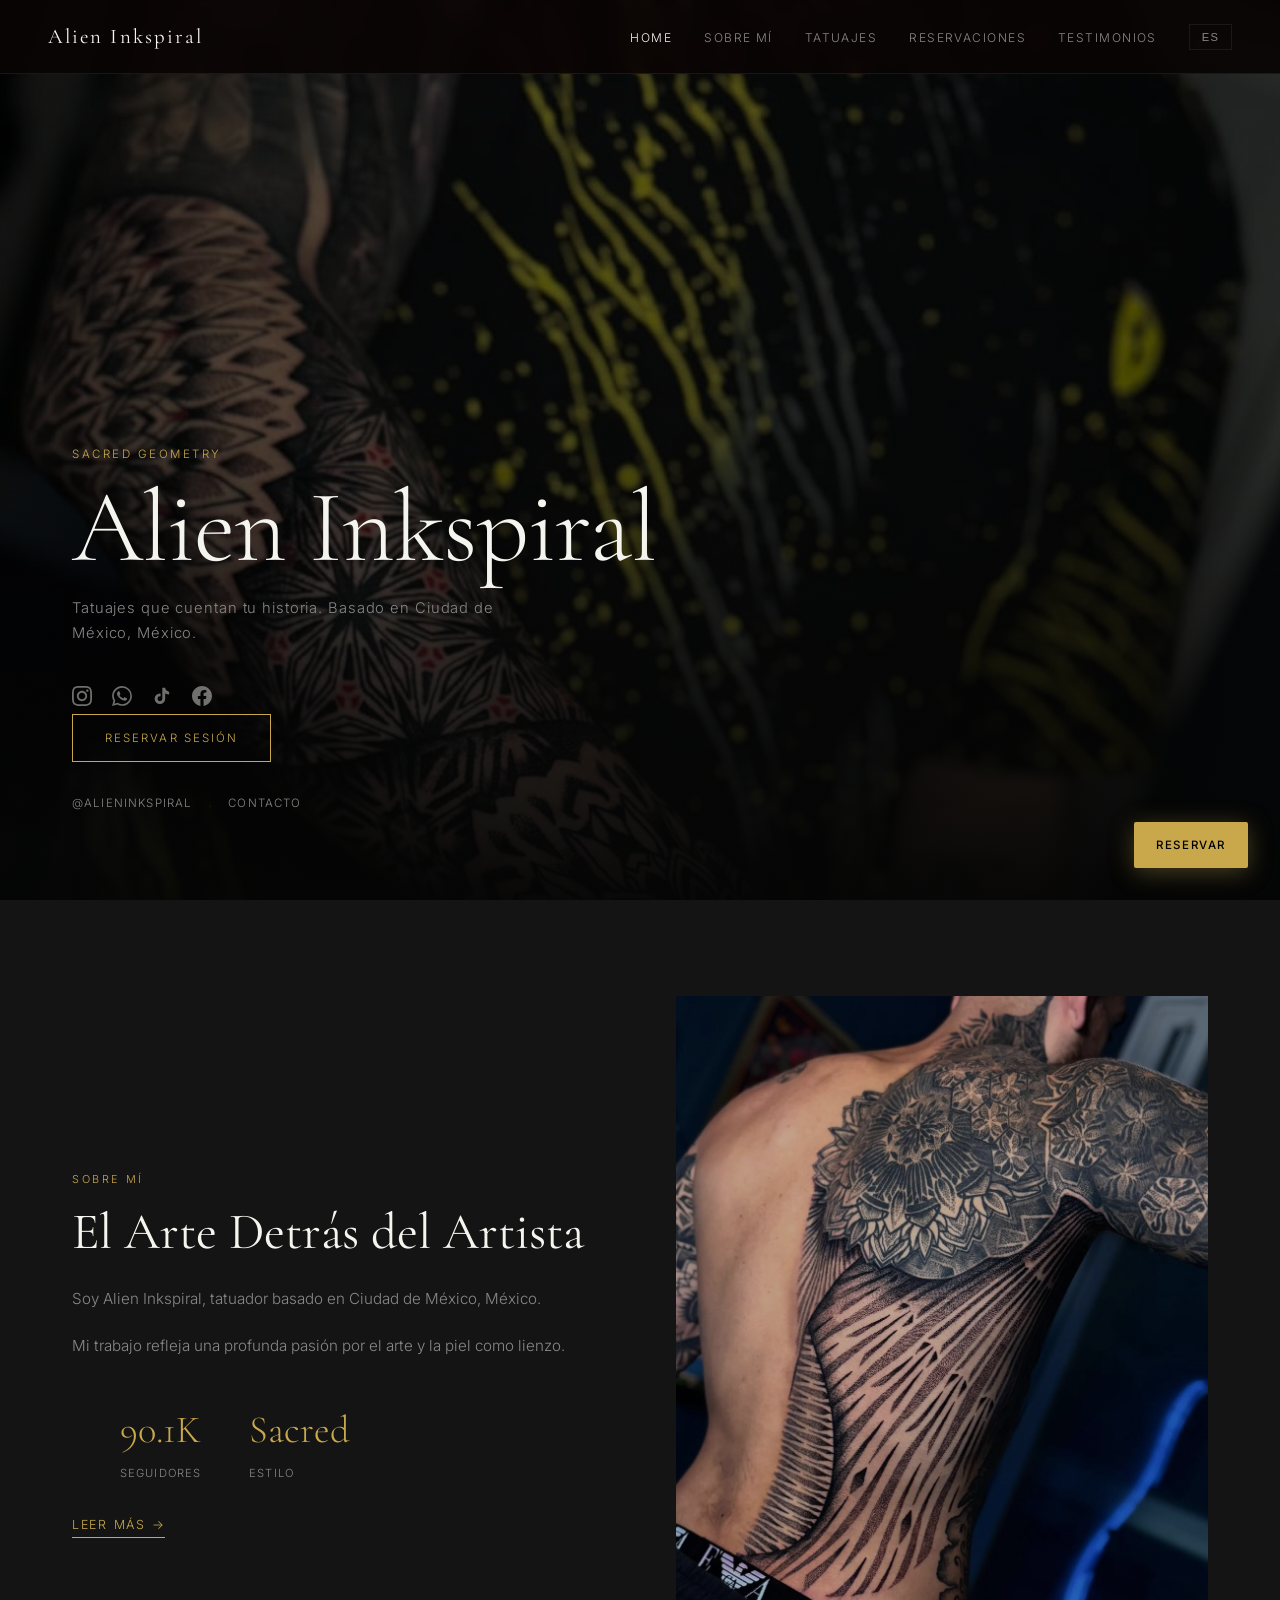
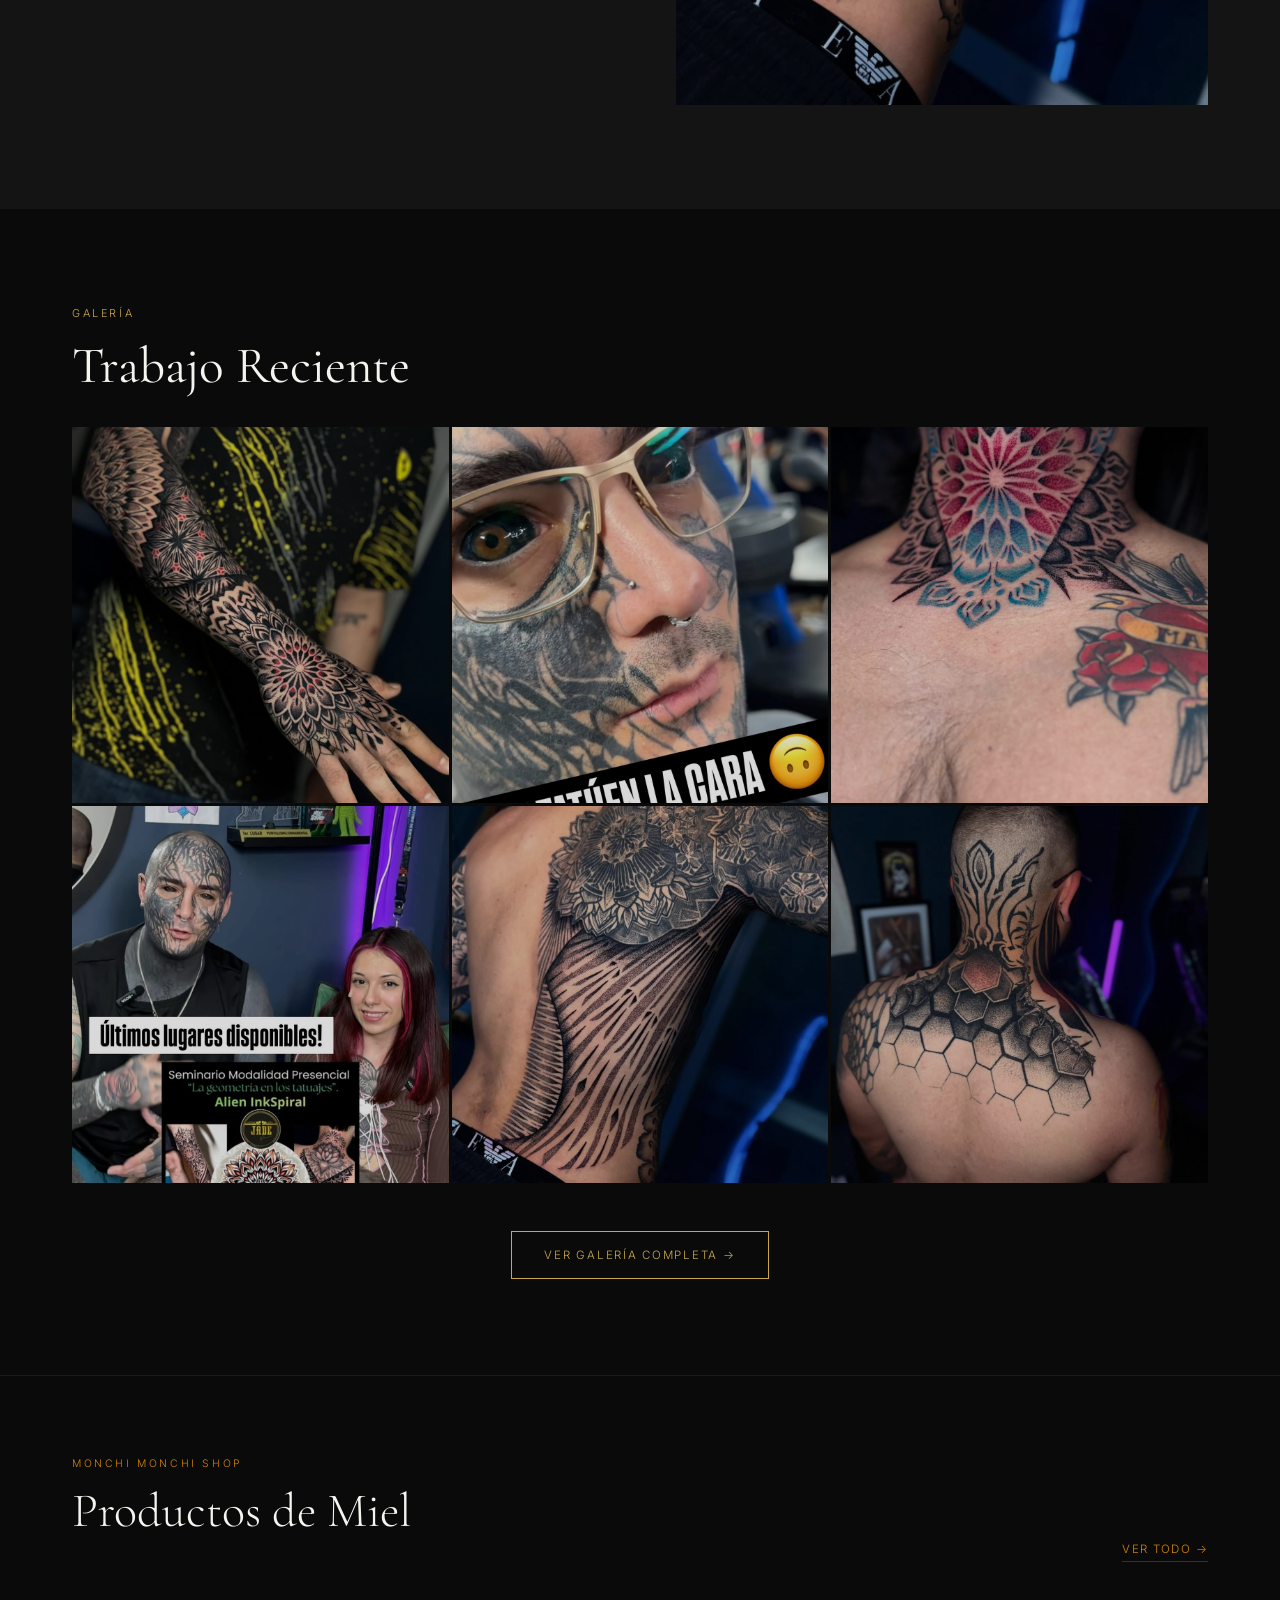
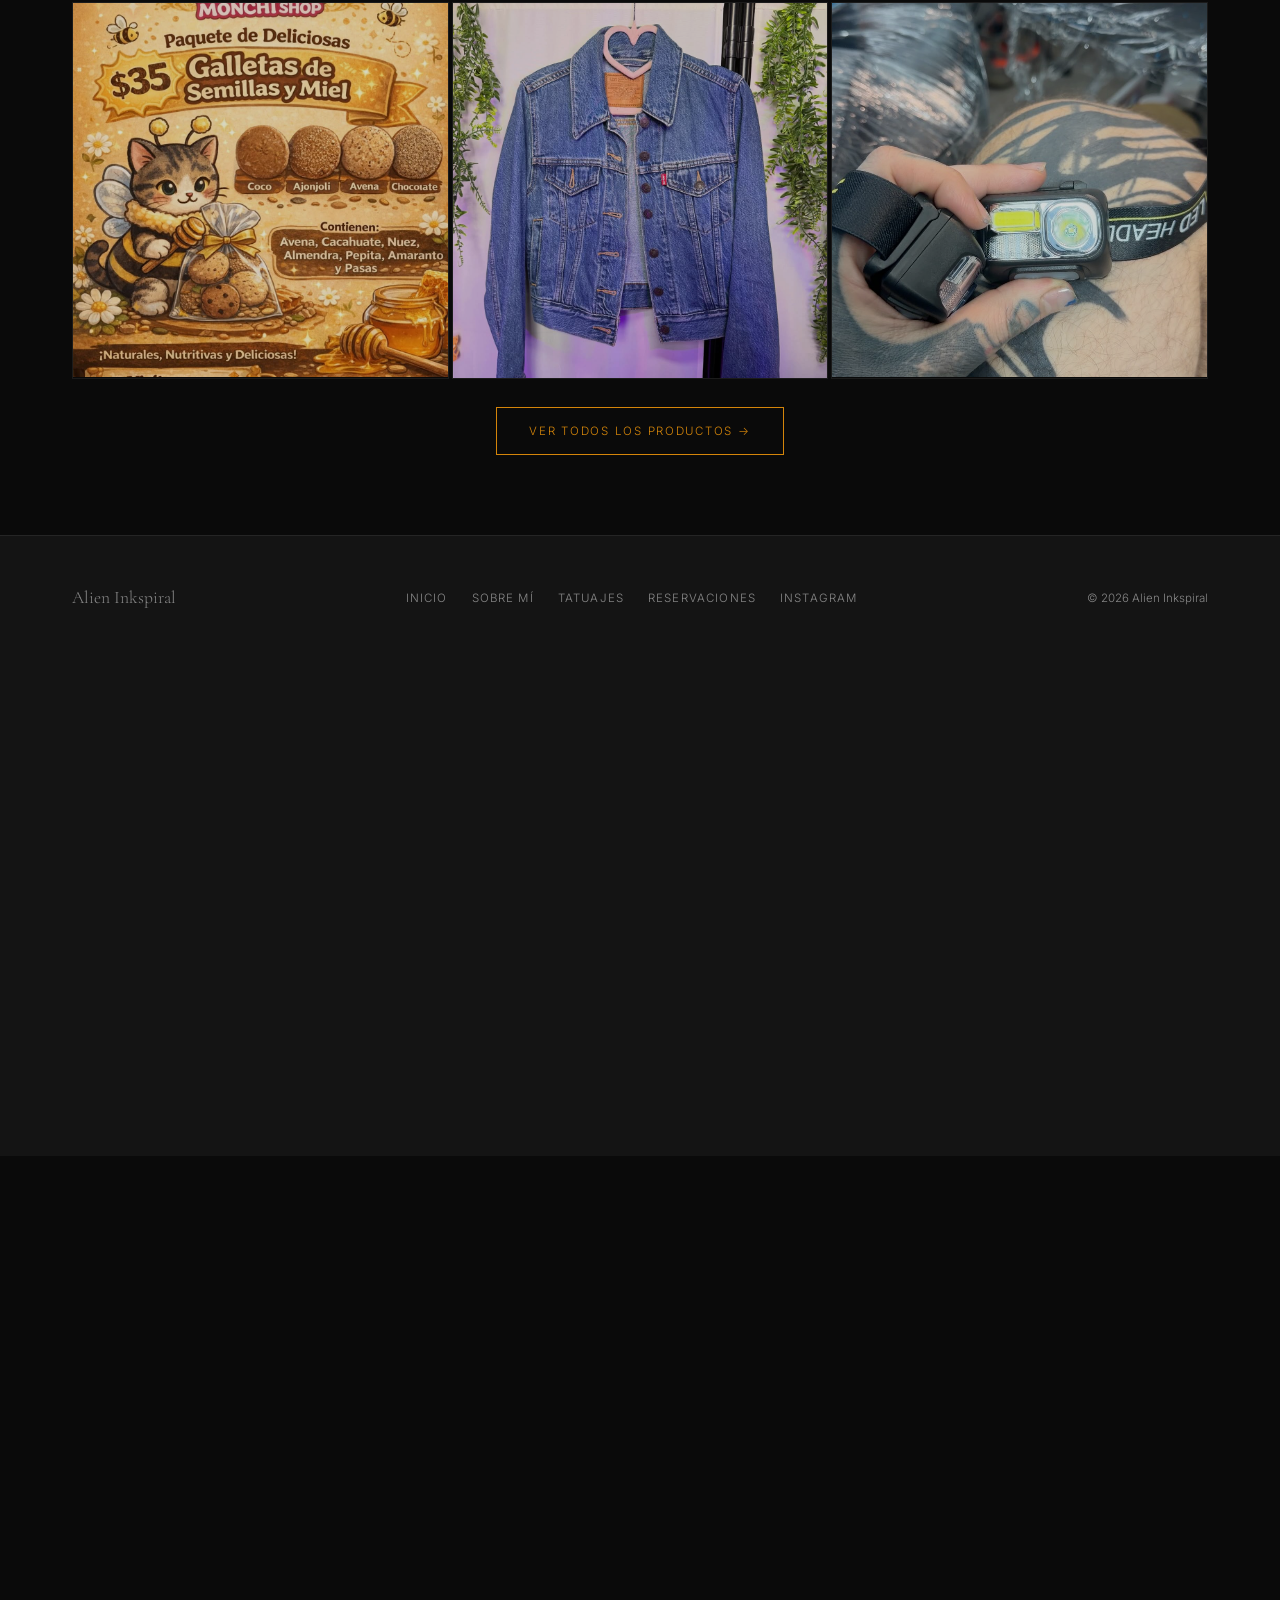
==== commit dd41cf85: "Move honey under gallery, add Miel to nav all pages" ====
--- a/index.html
+++ b/index.html
@@ -337,28 +337,6 @@
     </div>
   </section>
 
-  <!-- BOOKING CTA -->
-  <section class="booking-preview">
-    <p class="section-label fade-up" data-en="Reservar Sesión" data-es="Reserva tu Sesi&#xf3;n">Reservar Sesión</p>
-    <h2 class="fade-up">¿Listo para tu Próximo Tatuaje?</h2>
-    <p class="fade-up" data-en="Creemos algo significativo juntos." data-es="Creemos algo significativo juntos.">Creemos algo significativo juntos.</p>
-    <a href="./booking.html" class="btn-gold fade-up" data-en="Reservar Sesión" data-es="Reservar Sesi&#xf3;n">Reservar Sesión</a>
-  </section>
-
-  <!-- TESTIMONIALS PREVIEW -->
-  <section class="testimonials-preview">
-    <div class="inner">
-      <p class="section-label fade-up" data-en="Reviews" data-es="Testimonios">Reviews</p>
-      <h2 class="fade-up">Lo Que Dicen</h2>
-      <div class="testimonial-placeholder fade-up">
-        <p data-en="Sé el primero en compartir tu experiencia." data-es="S&#xe9; el primero en compartir tu experiencia.">Sé el primero en compartir tu experiencia.</p>
-        <small><a href="./testimonials.html" style="color:var(--gold);text-decoration:none;" data-en="Share your story &#x2192;" data-es="Comparte tu historia &#x2192;">Share your story &#x2192;</a></small>
-      </div>
-    </div>
-  </section>
-
-  
-  
 <!-- HONEY PREVIEW -->
 <section style="padding:80px 72px;border-top:1px solid rgba(255,255,255,0.07);background:#0a0a0a;">
   <div style="max-width:1200px;margin:0 auto;">
@@ -424,4 +402,25 @@
     document.querySelectorAll('.fade-up').forEach(el => obs.observe(el));
   </script>
 </body>
-</html>+</html>  <!-- BOOKING CTA -->
+  <section class="booking-preview">
+    <p class="section-label fade-up" data-en="Reservar Sesión" data-es="Reserva tu Sesi&#xf3;n">Reservar Sesión</p>
+    <h2 class="fade-up">¿Listo para tu Próximo Tatuaje?</h2>
+    <p class="fade-up" data-en="Creemos algo significativo juntos." data-es="Creemos algo significativo juntos.">Creemos algo significativo juntos.</p>
+    <a href="./booking.html" class="btn-gold fade-up" data-en="Reservar Sesión" data-es="Reservar Sesi&#xf3;n">Reservar Sesión</a>
+  </section>
+
+  <!-- TESTIMONIALS PREVIEW -->
+  <section class="testimonials-preview">
+    <div class="inner">
+      <p class="section-label fade-up" data-en="Reviews" data-es="Testimonios">Reviews</p>
+      <h2 class="fade-up">Lo Que Dicen</h2>
+      <div class="testimonial-placeholder fade-up">
+        <p data-en="Sé el primero en compartir tu experiencia." data-es="S&#xe9; el primero en compartir tu experiencia.">Sé el primero en compartir tu experiencia.</p>
+        <small><a href="./testimonials.html" style="color:var(--gold);text-decoration:none;" data-en="Share your story &#x2192;" data-es="Comparte tu historia &#x2192;">Share your story &#x2192;</a></small>
+      </div>
+    </div>
+  </section>
+
+  
+  
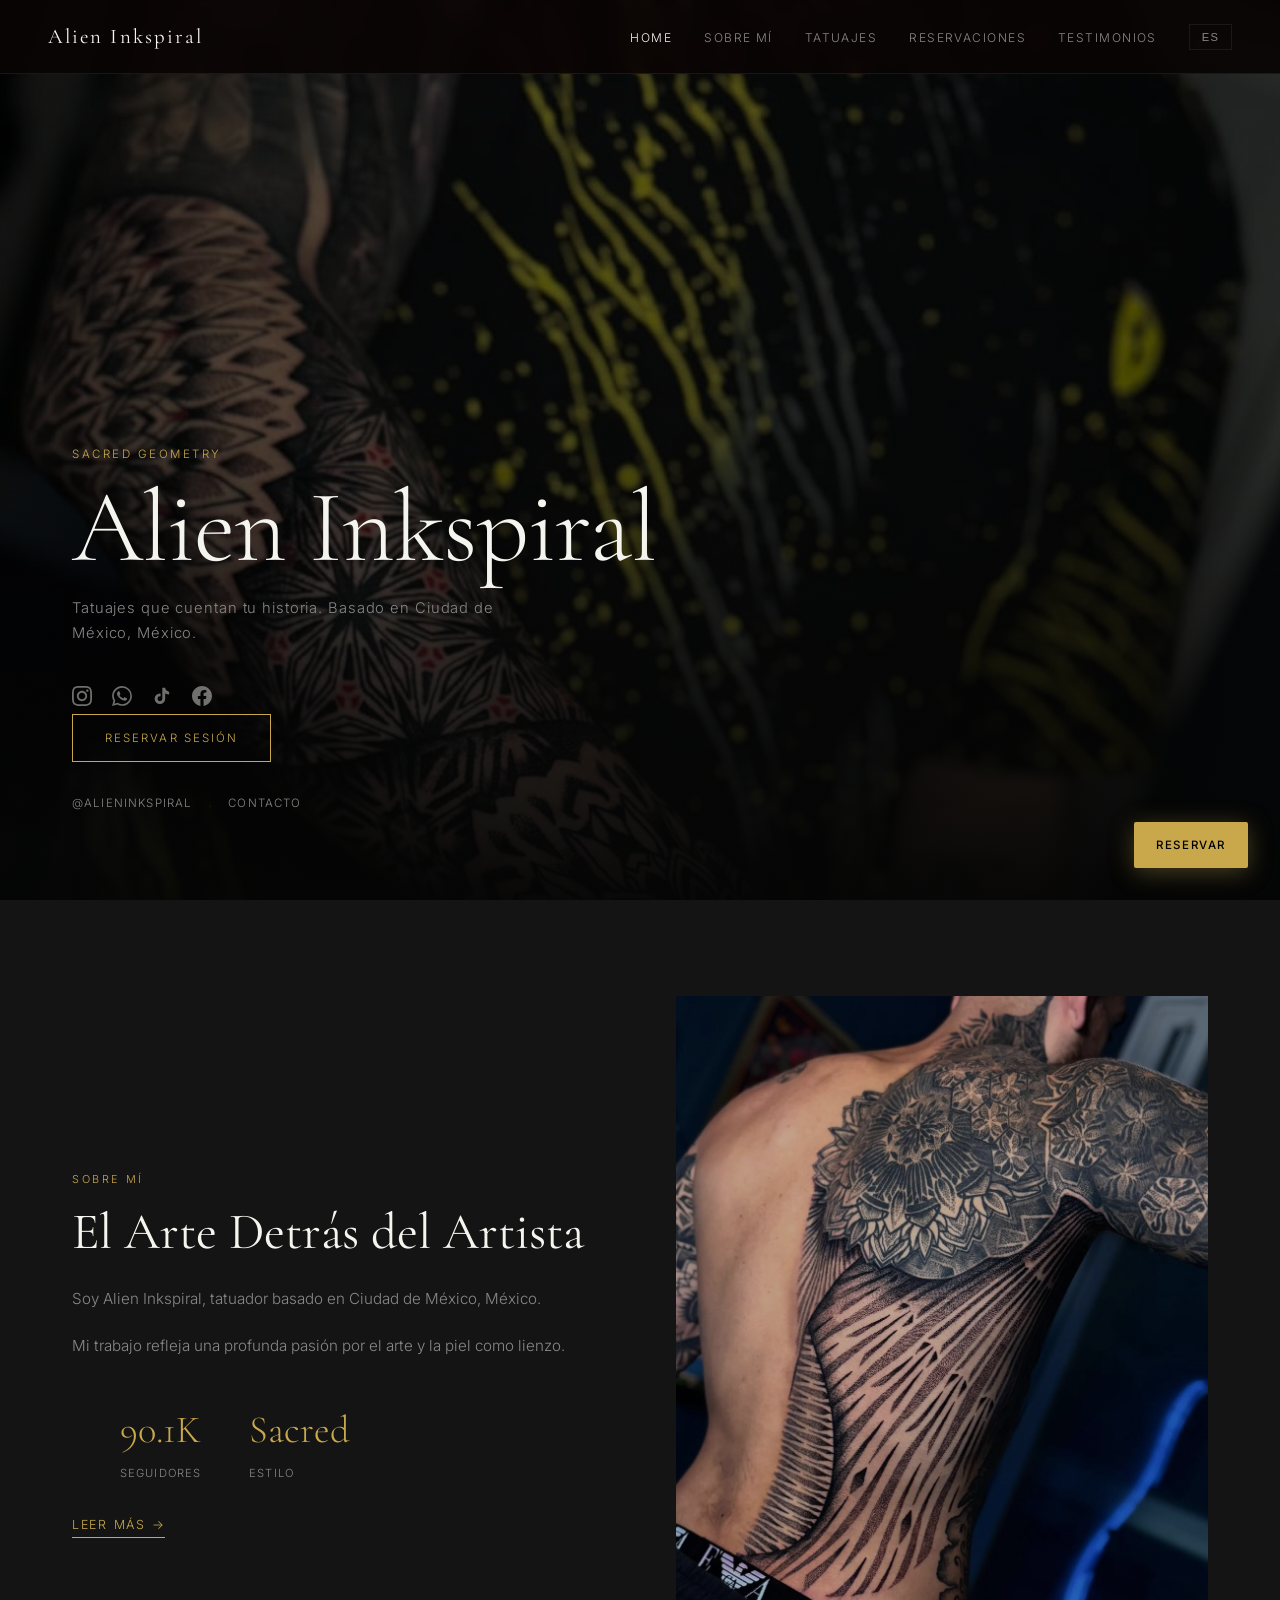
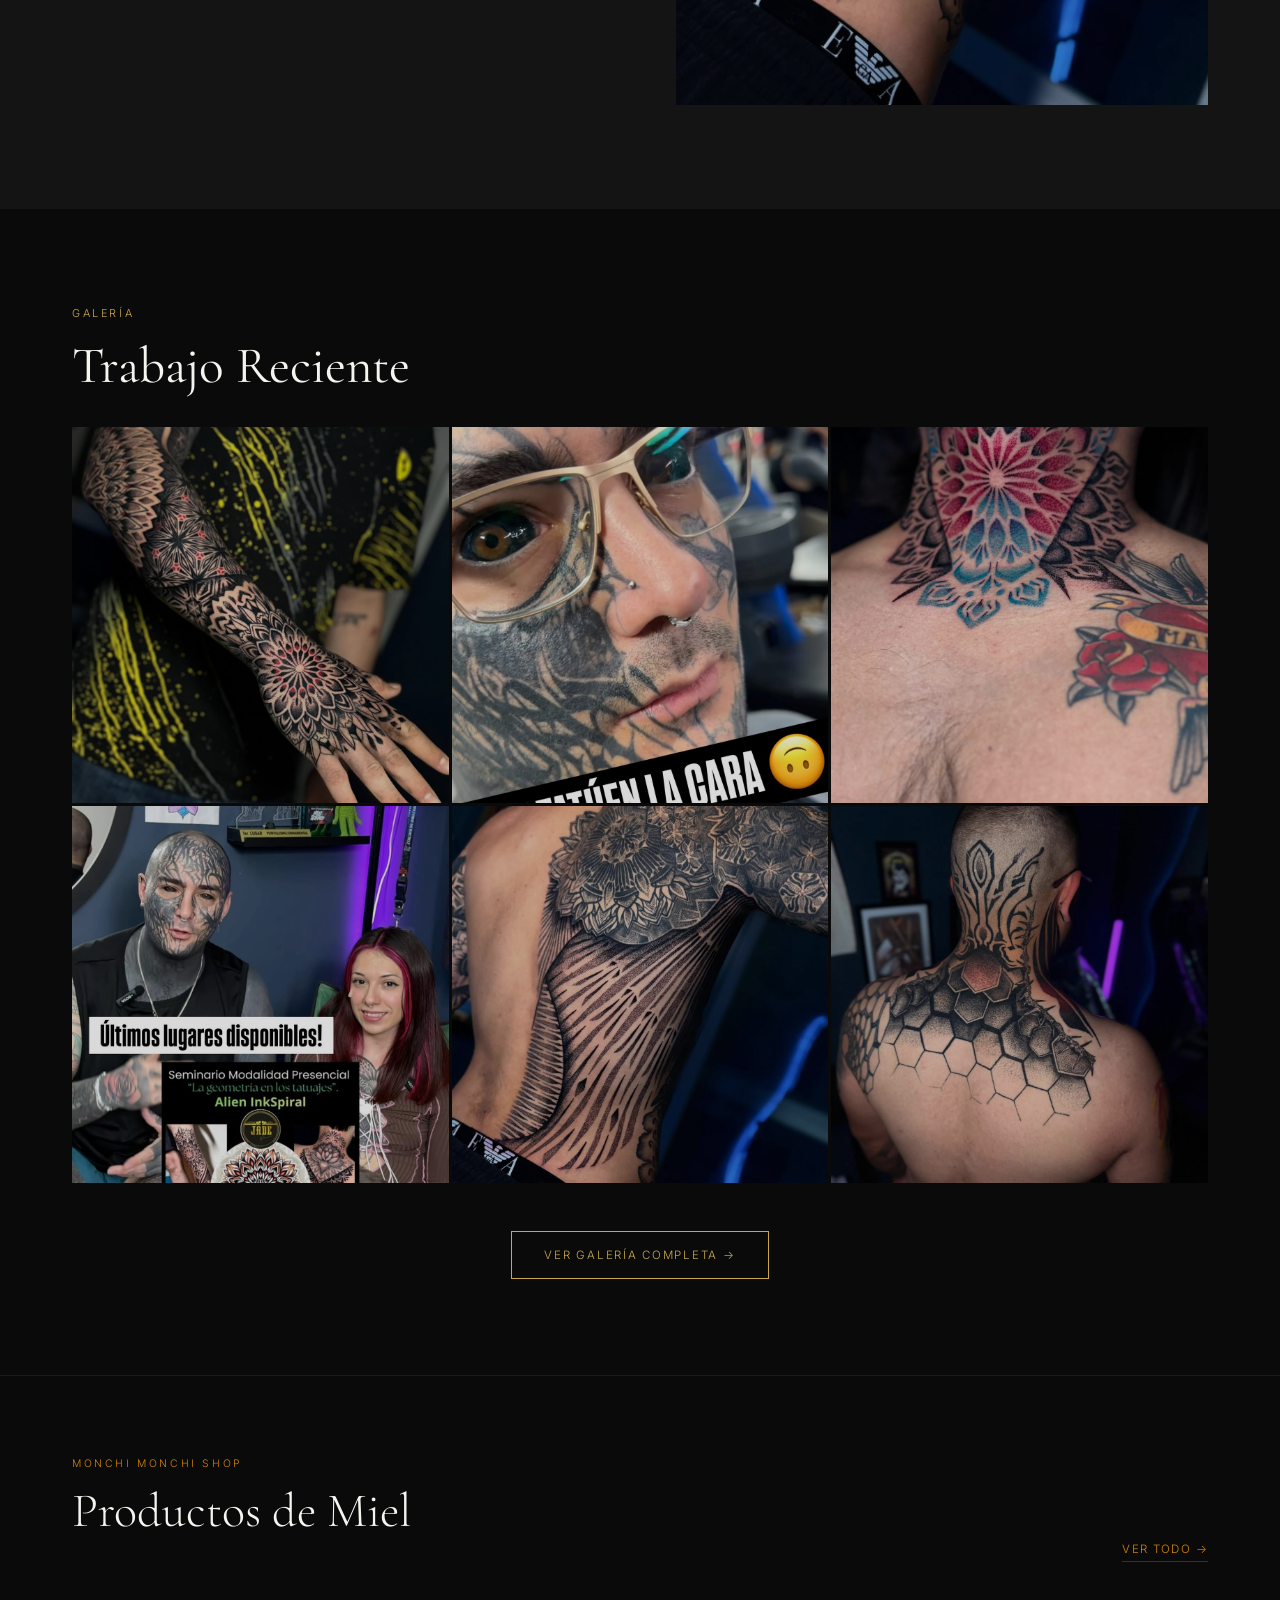
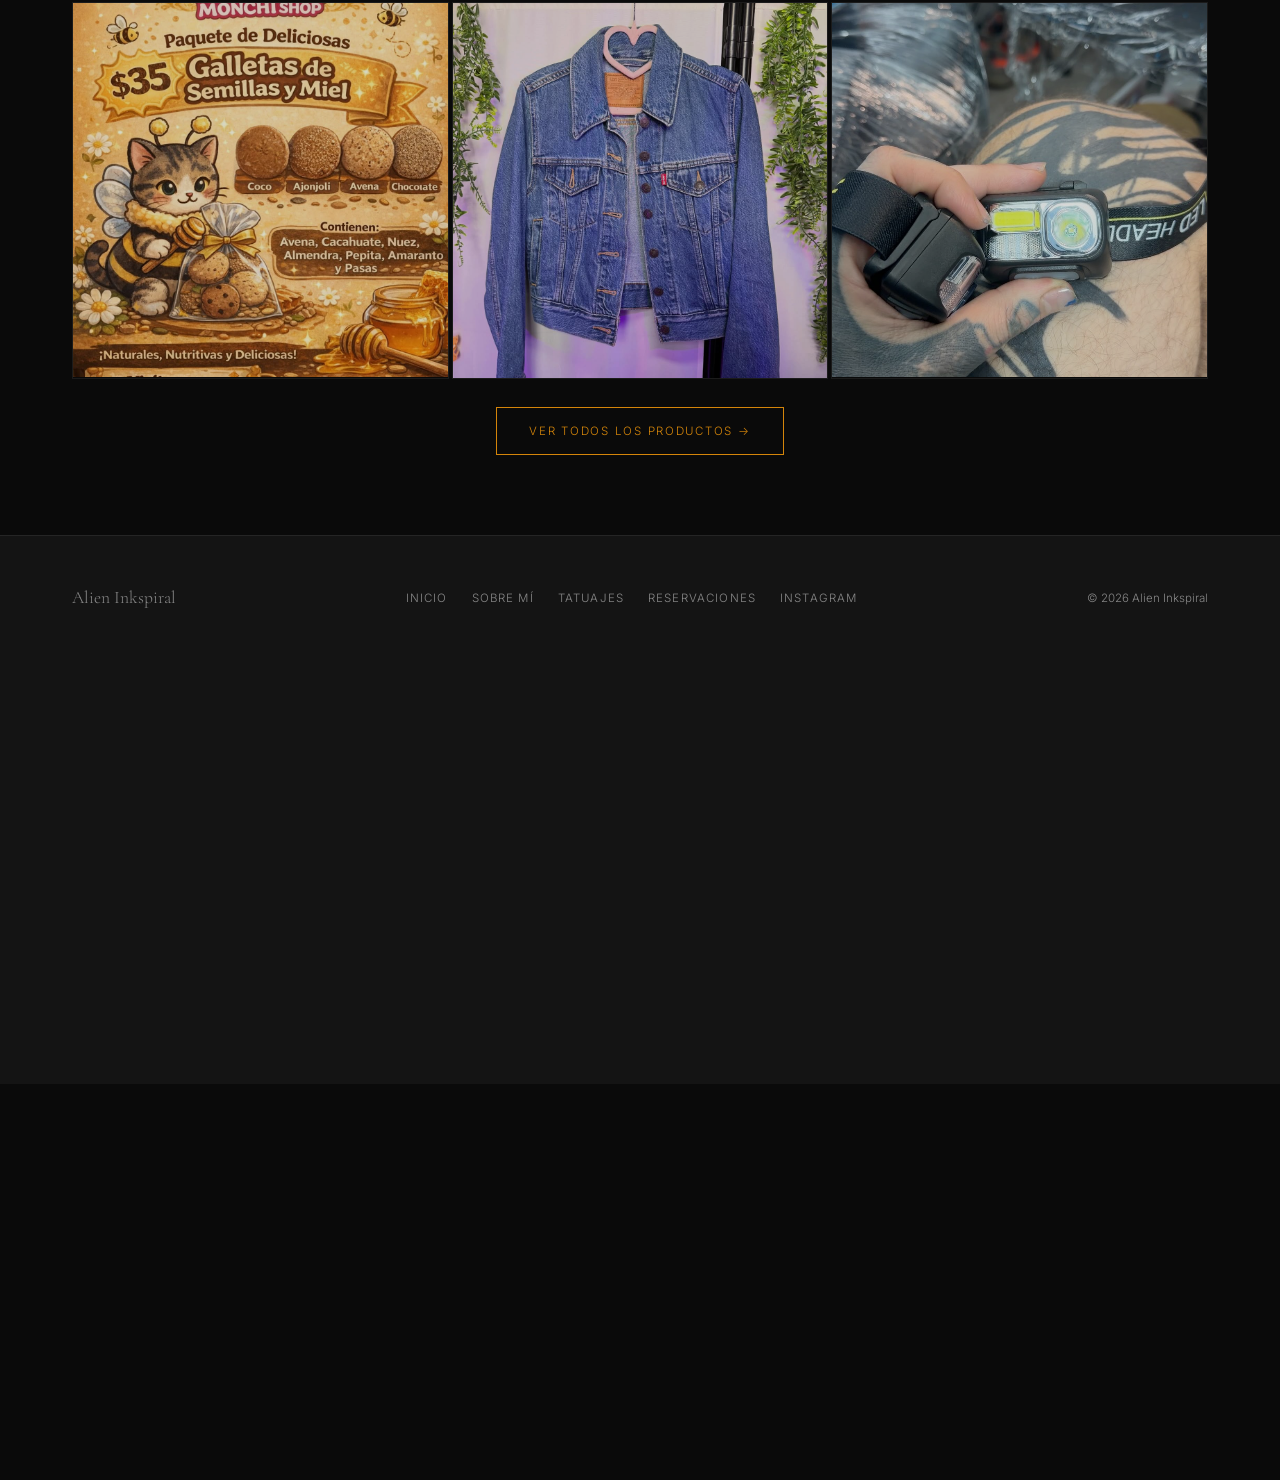
==== commit c7198c26: "Add Miel to nav, fix Reviews→Testimonios, reduce dead space" ====
--- a/index.html
+++ b/index.html
@@ -202,11 +202,11 @@
     .gallery-item:hover img { filter: brightness(1); transform: scale(1.04); }
     .gallery-cta-wrap { text-align: center; }
     /* BOOKING PREVIEW */
-    .booking-preview { background: var(--charcoal); padding: 96px 72px; text-align: center; }
+    .booking-preview { background: var(--charcoal); padding: 60px 72px; text-align: center; }
     .booking-preview h2 { max-width: 560px; margin: 0 auto 20px; }
     .booking-preview p { color: var(--dim); max-width: 480px; margin: 0 auto 36px; font-size: 0.95rem; }
     /* TESTIMONIALS PREVIEW */
-    .testimonials-preview { padding: 96px 72px; background: var(--black); }
+    .testimonials-preview { padding: 60px 72px; background: var(--black); }
     .testimonials-preview .inner { max-width: 700px; margin: 0 auto; }
     .testimonial-placeholder { border: 1px solid var(--border); padding: 48px; text-align: center; }
     .testimonial-placeholder p { font-family: 'Cormorant Garamond', Georgia, serif; font-size: 1.2rem; font-style: italic; color: var(--dim); margin-bottom: 8px; }
@@ -239,7 +239,7 @@
       <li><a href="./booking.html" 
         data-en="Booking" data-es="Reservaciones">Reservaciones</a></li>
       <li><a href="./testimonials.html" 
-        data-en="Reviews" data-es="Testimonios">Reviews</a></li>
+        data-en="Reviews" data-es="Testimonios">Testimonios</a></li>
       <li><button class="lang-toggle" onclick="toggleLang()">ES</button></li>
     </ul>
     <button class="hamburger" aria-label="Menu" onclick="this.classList.toggle('open');document.querySelector('.mobile-menu').classList.toggle('open')">
@@ -251,7 +251,7 @@
     <a href="./about.html" data-en="About" data-es="Sobre M&#xed;">Sobre Mí</a>
     <a href="./tattoos.html" data-en="Tattoos" data-es="Tatuajes">Tatuajes</a>
     <a href="./booking.html" data-en="Booking" data-es="Reservaciones">Reservaciones</a>
-    <a href="./testimonials.html" data-en="Reviews" data-es="Testimonios">Reviews</a>
+    <a href="./testimonials.html" data-en="Reviews" data-es="Testimonios">Testimonios</a>
   </div>
   <a href="./booking.html" class="book-float">Reservar</a>
 
@@ -413,7 +413,7 @@
   <!-- TESTIMONIALS PREVIEW -->
   <section class="testimonials-preview">
     <div class="inner">
-      <p class="section-label fade-up" data-en="Reviews" data-es="Testimonios">Reviews</p>
+      <p class="section-label fade-up" data-en="Reviews" data-es="Testimonios">Testimonios</p>
       <h2 class="fade-up">Lo Que Dicen</h2>
       <div class="testimonial-placeholder fade-up">
         <p data-en="Sé el primero en compartir tu experiencia." data-es="S&#xe9; el primero en compartir tu experiencia.">Sé el primero en compartir tu experiencia.</p>
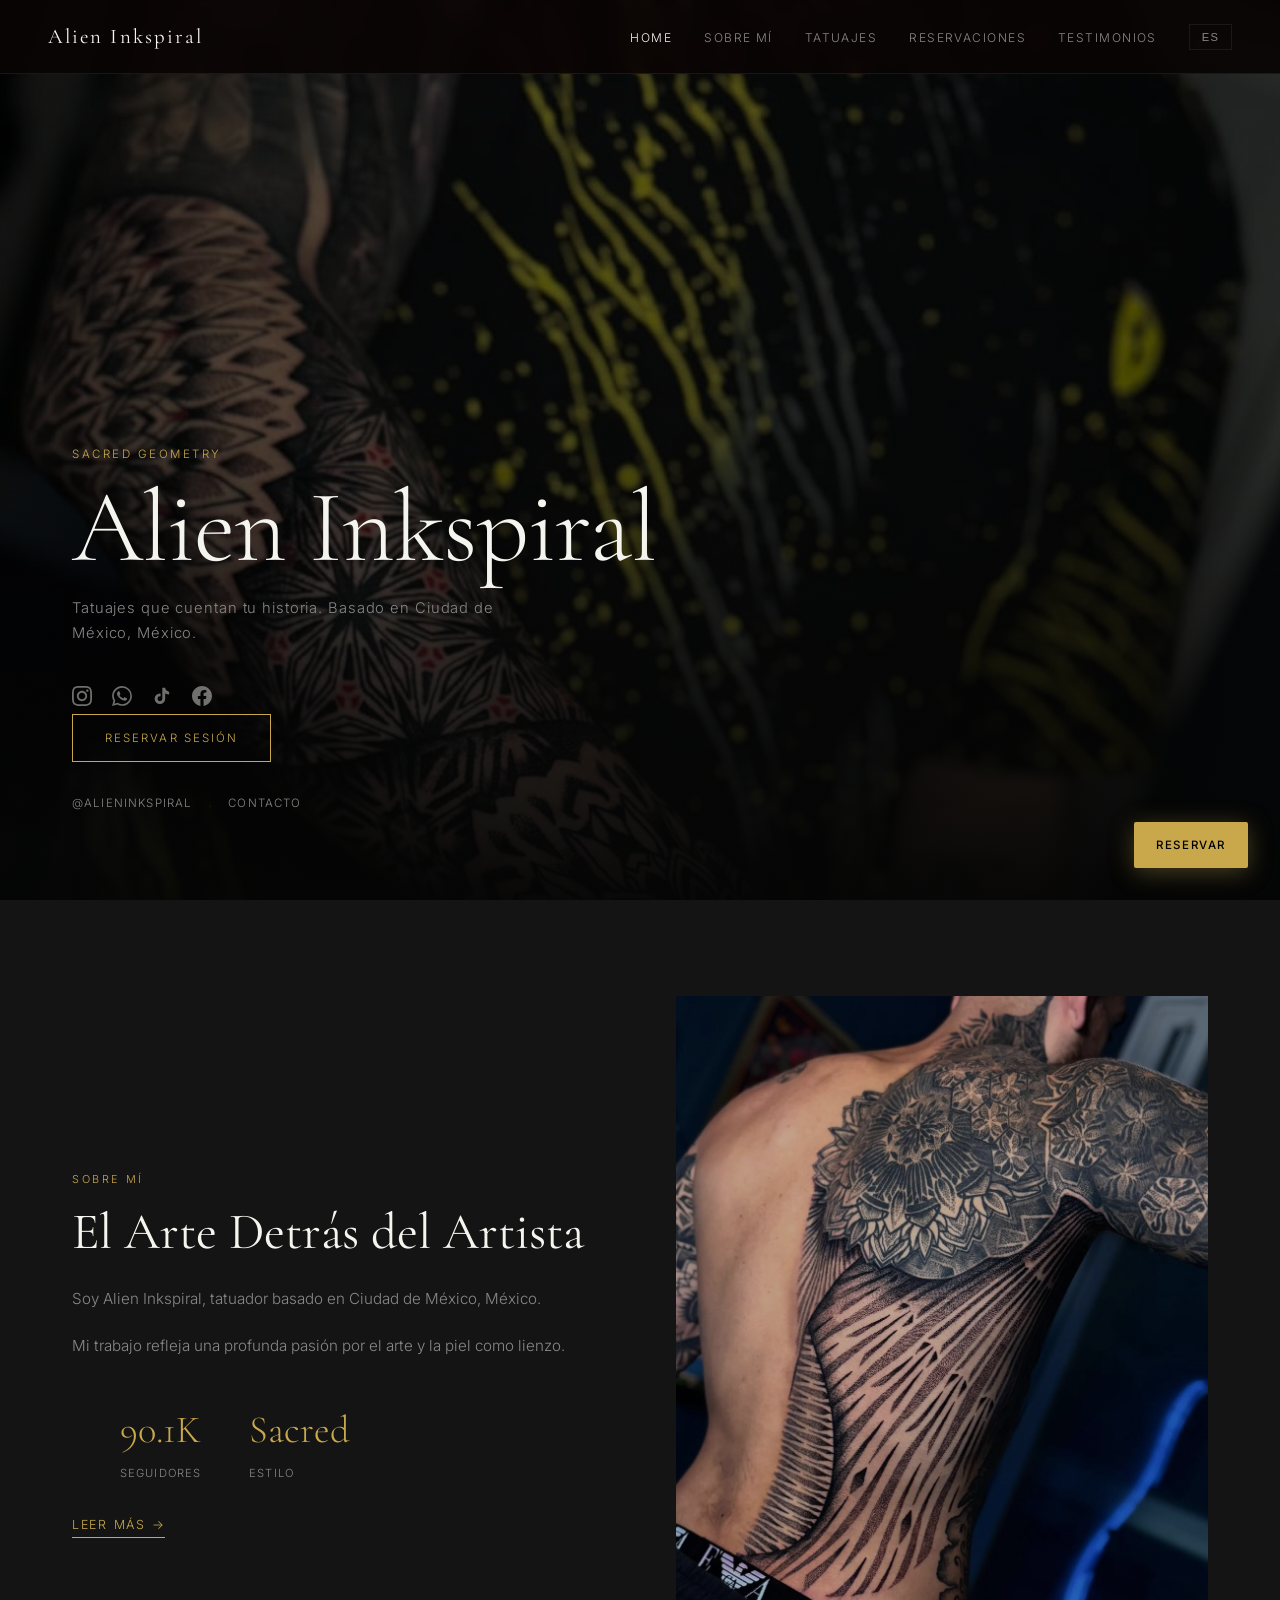
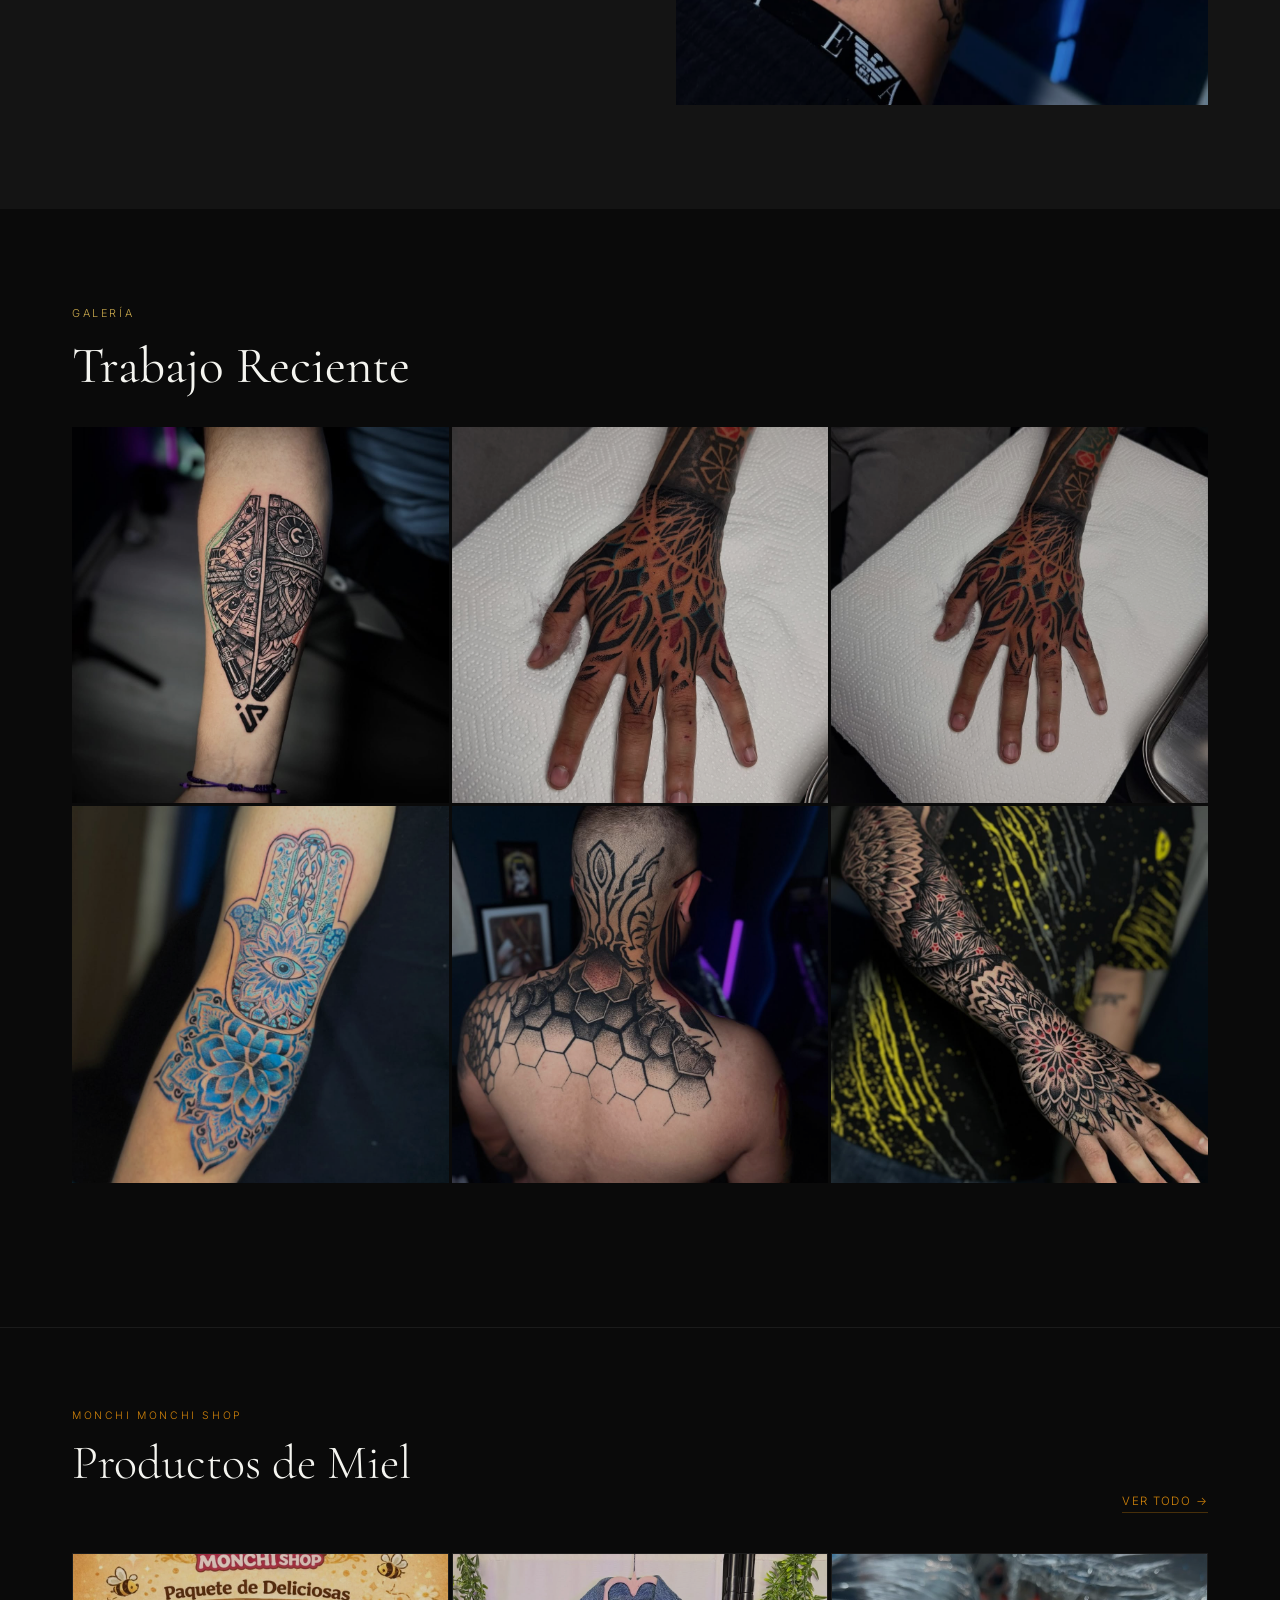
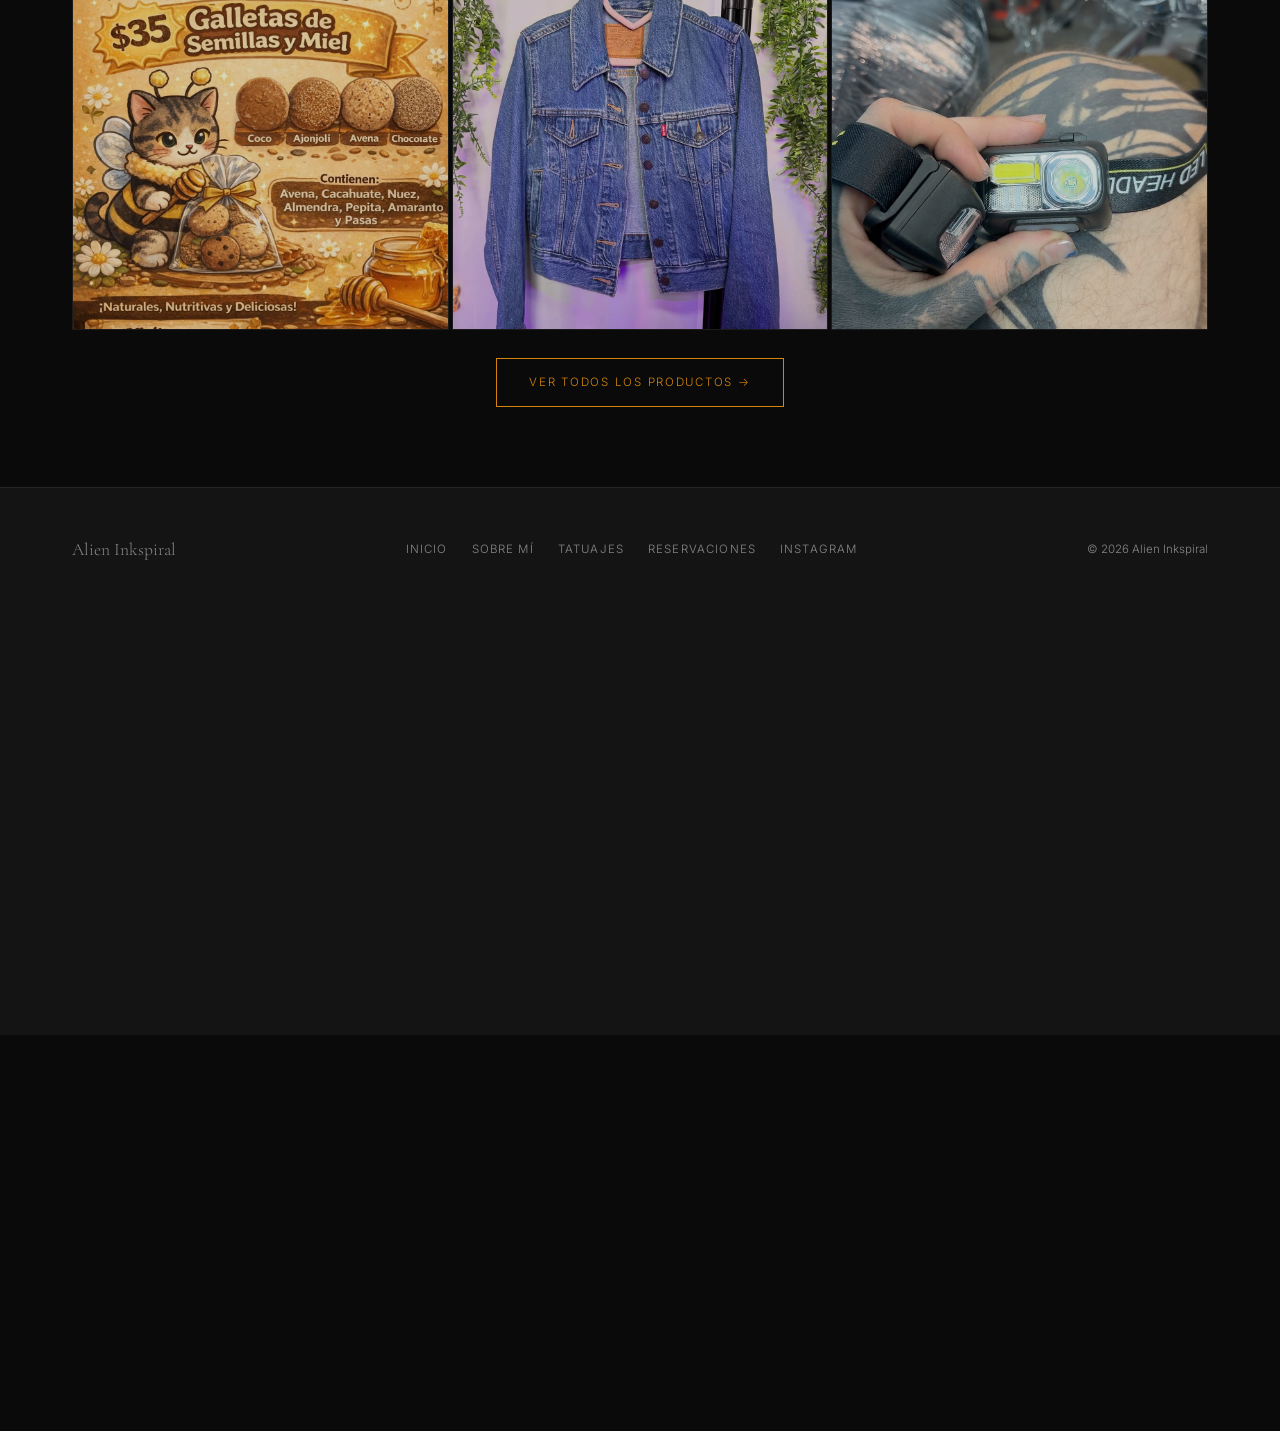
==== commit 1ec904b3: "Gallery: 7 clean tattoo photos only, no faces or text overlays" ====
--- a/index.html
+++ b/index.html
@@ -332,9 +332,6 @@
       <div class="gallery-item fade-up"><img src="./img/tattoo_5.jpg" alt="Tatuaje Alien Inkspiral" loading="lazy"></div>
       <div class="gallery-item fade-up"><img src="./img/tattoo_6.jpg" alt="Tatuaje Alien Inkspiral" loading="lazy"></div>
     </div>
-    <div style="text-align:center;margin-top:32px;">
-      <a href="./tattoos.html" style="display:inline-block;padding:14px 32px;border:1px solid var(--gold,#C9A84C);color:var(--gold,#C9A84C);text-decoration:none;font-size:0.72rem;letter-spacing:0.15em;text-transform:uppercase;transition:all 0.3s;" onmouseover="this.style.background='#C9A84C';this.style.color='#0a0a0a'" onmouseout="this.style.background='none';this.style.color='#C9A84C'">Ver Galería Completa →</a>
-    </div>
   </section>
 
 <!-- HONEY PREVIEW -->
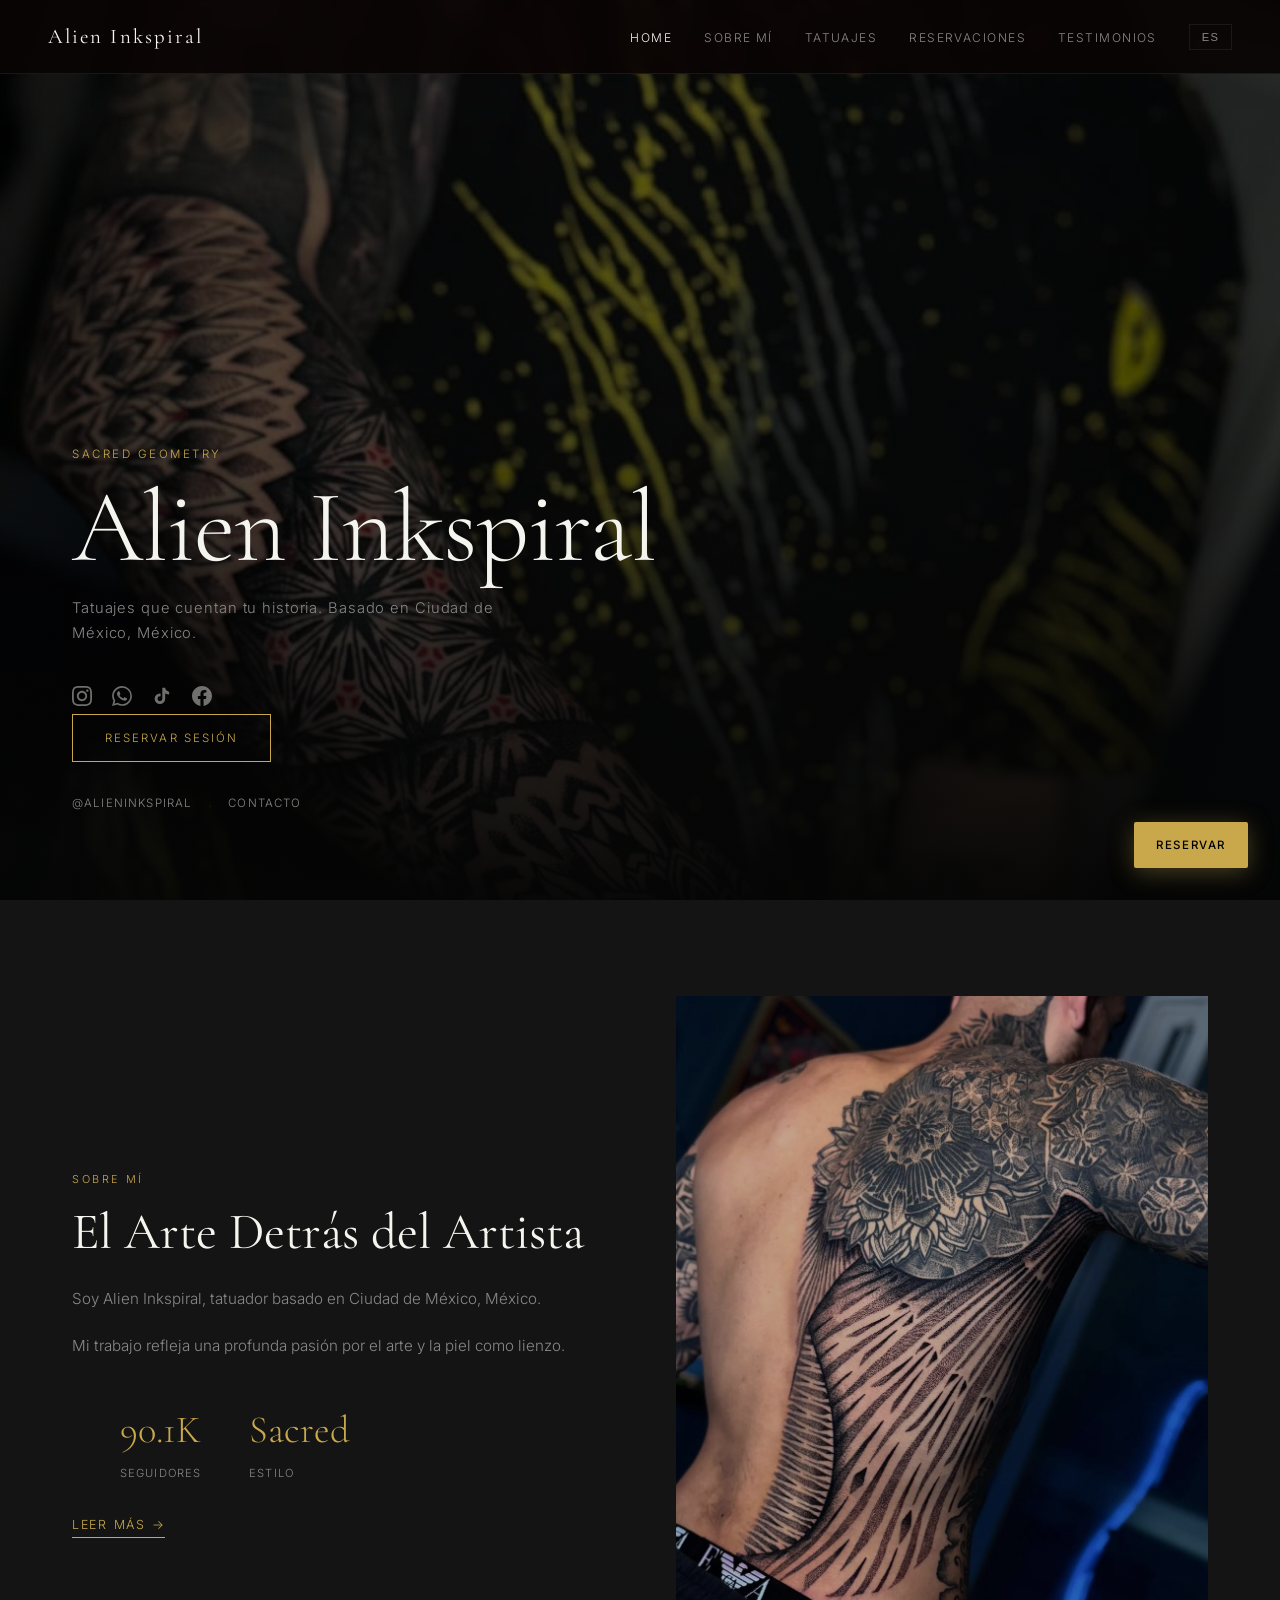
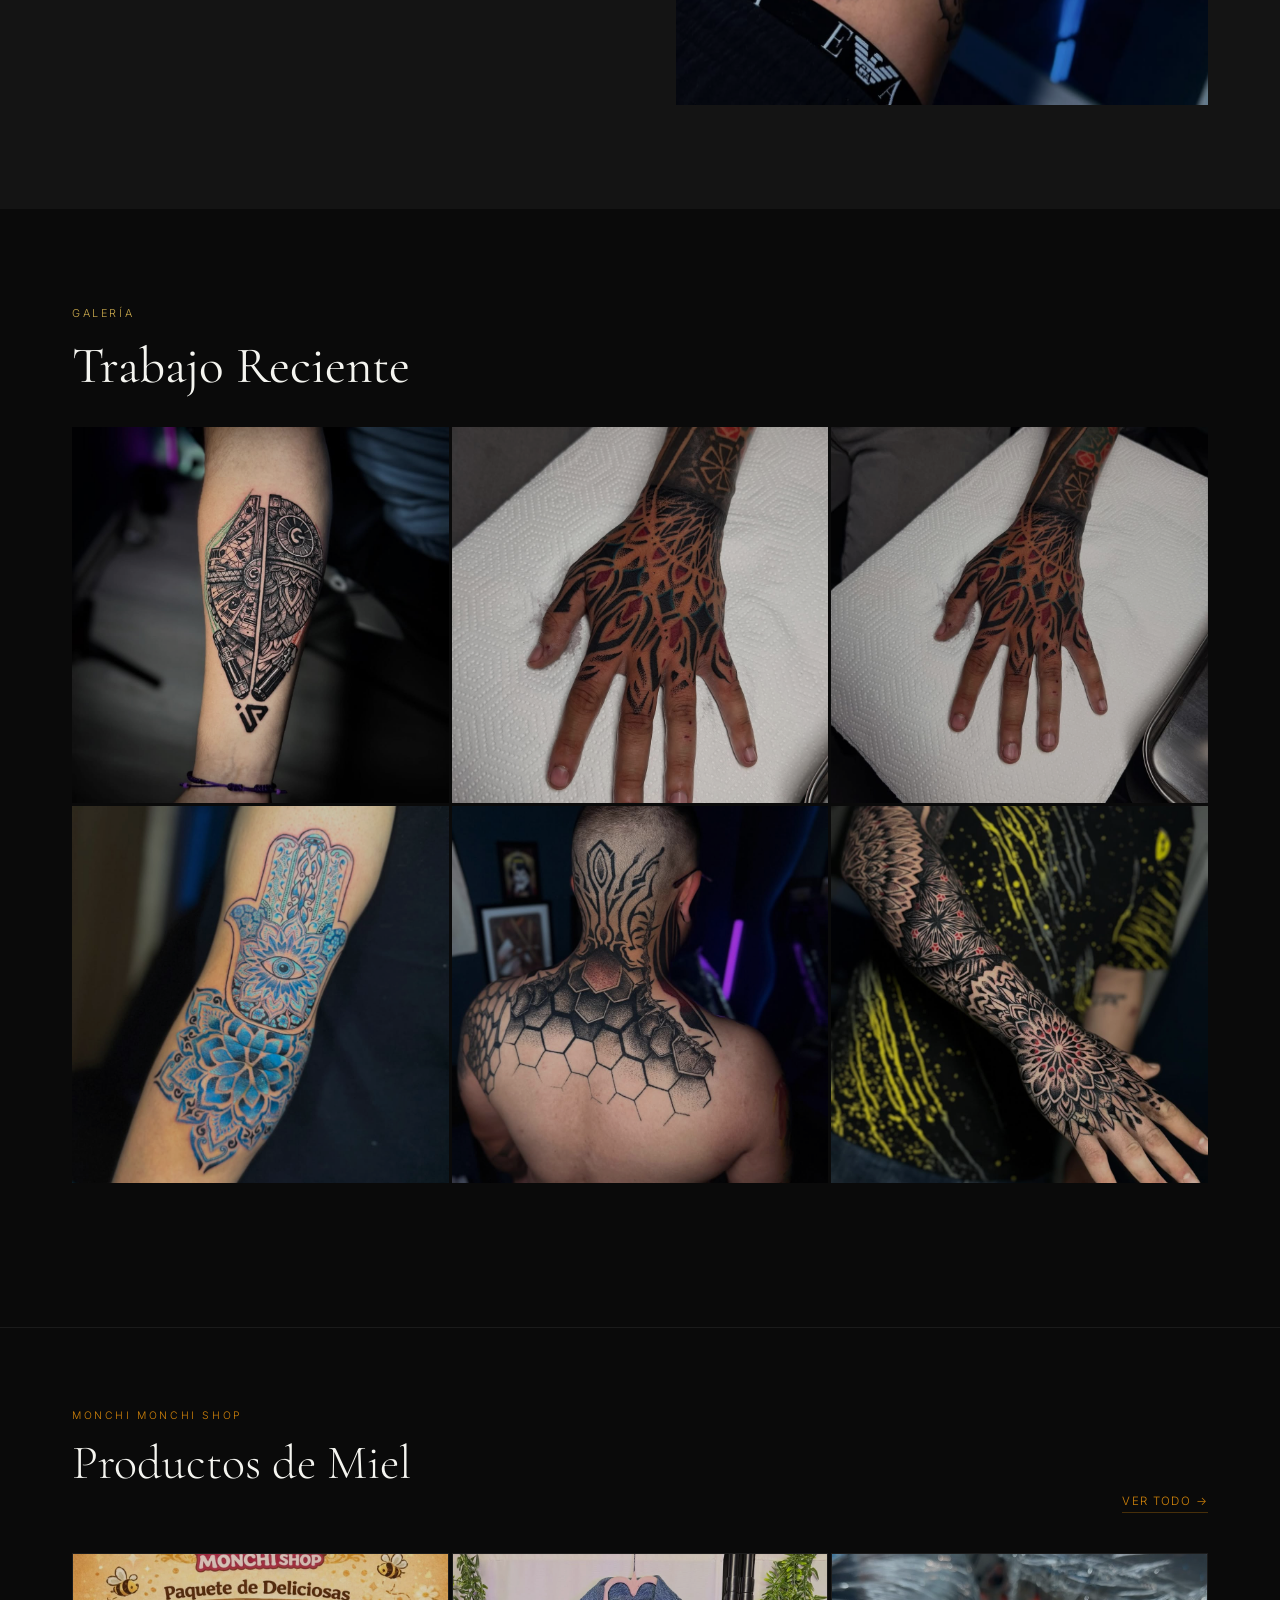
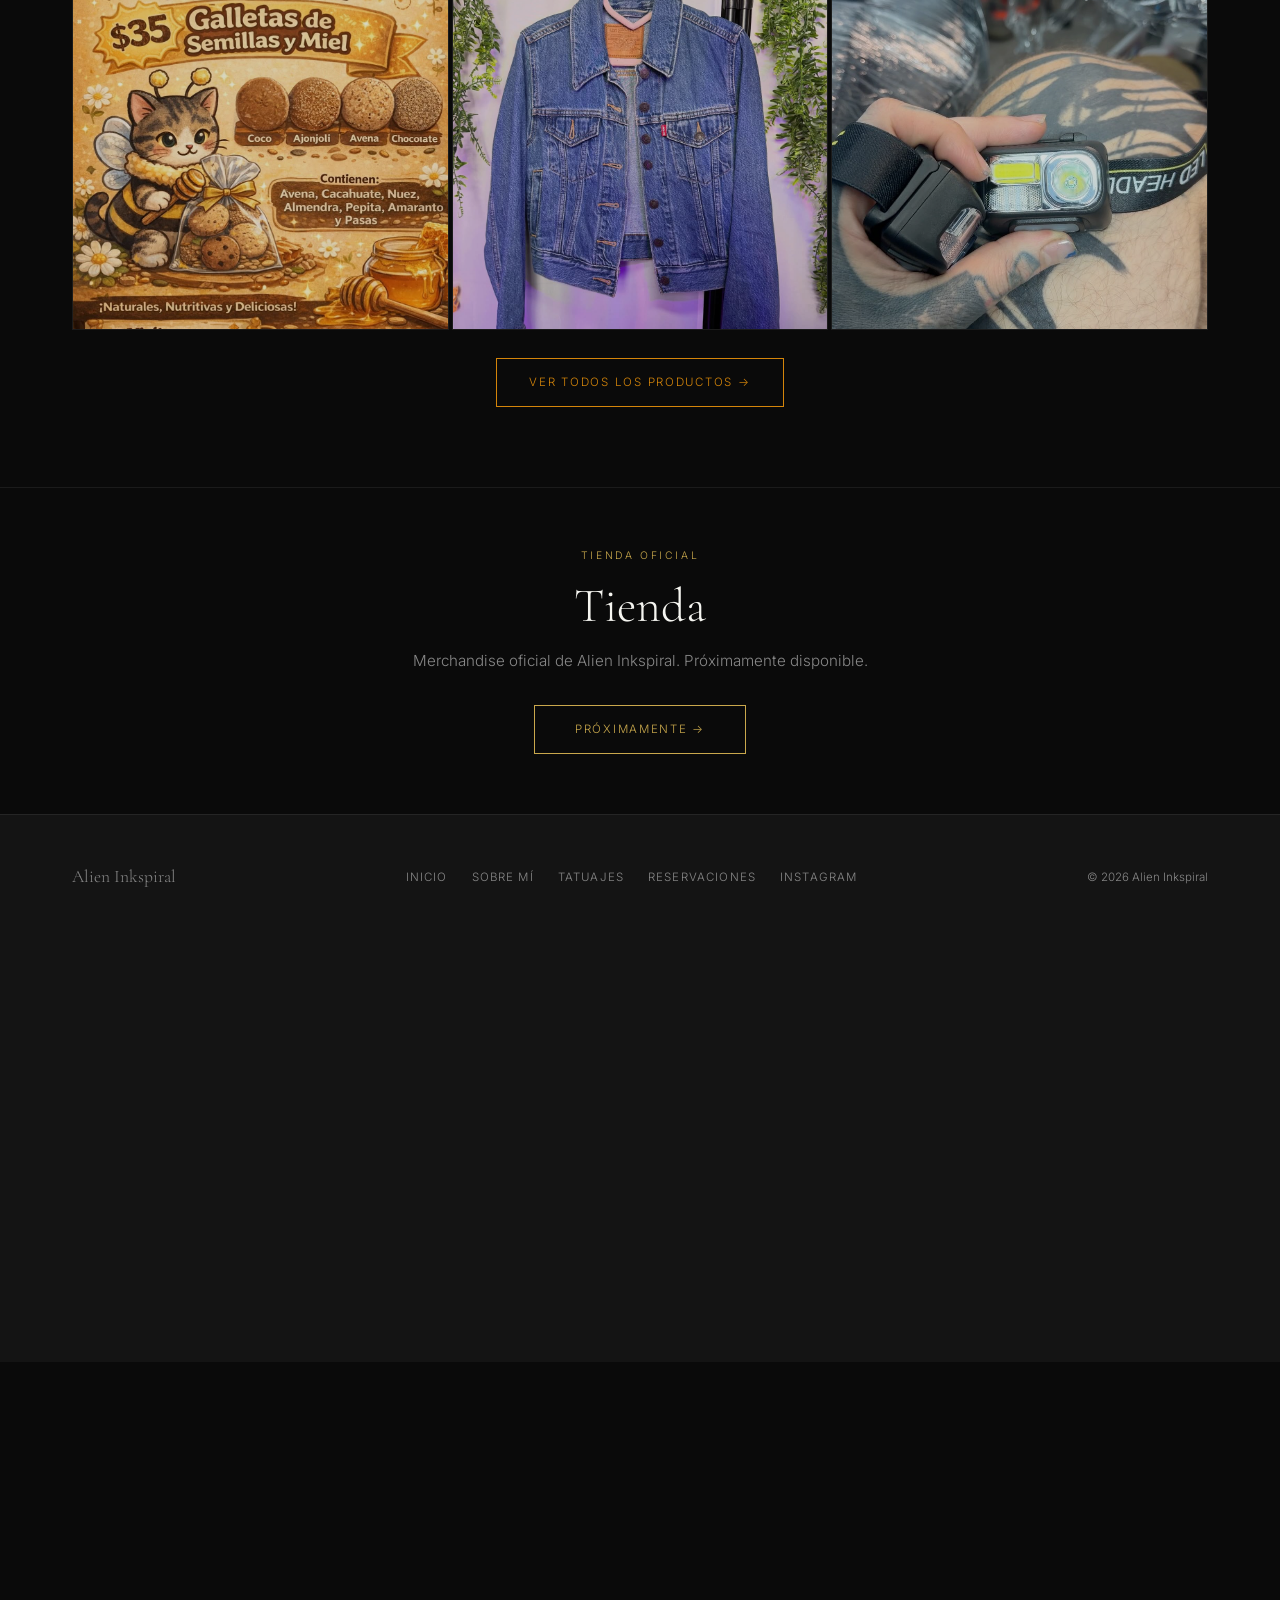
==== commit f752fcfd: "Add store coming soon page, preview section, Tienda in nav all pages" ====
--- a/index.html
+++ b/index.html
@@ -361,6 +361,17 @@
   </div>
 </section>
 
+
+<!-- STORE PREVIEW -->
+<section style="padding:60px 72px;border-top:1px solid rgba(255,255,255,0.07);background:#0a0a0a;text-align:center;">
+  <div style="max-width:700px;margin:0 auto;">
+    <p style="font-size:0.65rem;letter-spacing:0.25em;text-transform:uppercase;color:#C9A84C;margin-bottom:16px;">Tienda Oficial</p>
+    <h2 style="font-family:'Cormorant Garamond',serif;font-size:clamp(2rem,4vw,3rem);font-weight:300;color:#f5f5f0;margin-bottom:16px;">Tienda</h2>
+    <p style="color:#888;font-size:0.95rem;margin-bottom:32px;">Merchandise oficial de Alien Inkspiral. Próximamente disponible.</p>
+    <a href="./store.html" style="display:inline-block;padding:14px 40px;border:1px solid #C9A84C;color:#C9A84C;text-decoration:none;font-size:0.72rem;letter-spacing:0.15em;text-transform:uppercase;transition:all 0.3s;" onmouseover="this.style.background='#C9A84C';this.style.color='#0a0a0a'" onmouseout="this.style.background='none';this.style.color='#C9A84C'">Próximamente →</a>
+  </div>
+</section>
+
 <footer>
     <div class="footer-logo">Alien Inkspiral</div>
     <div class="footer-links">
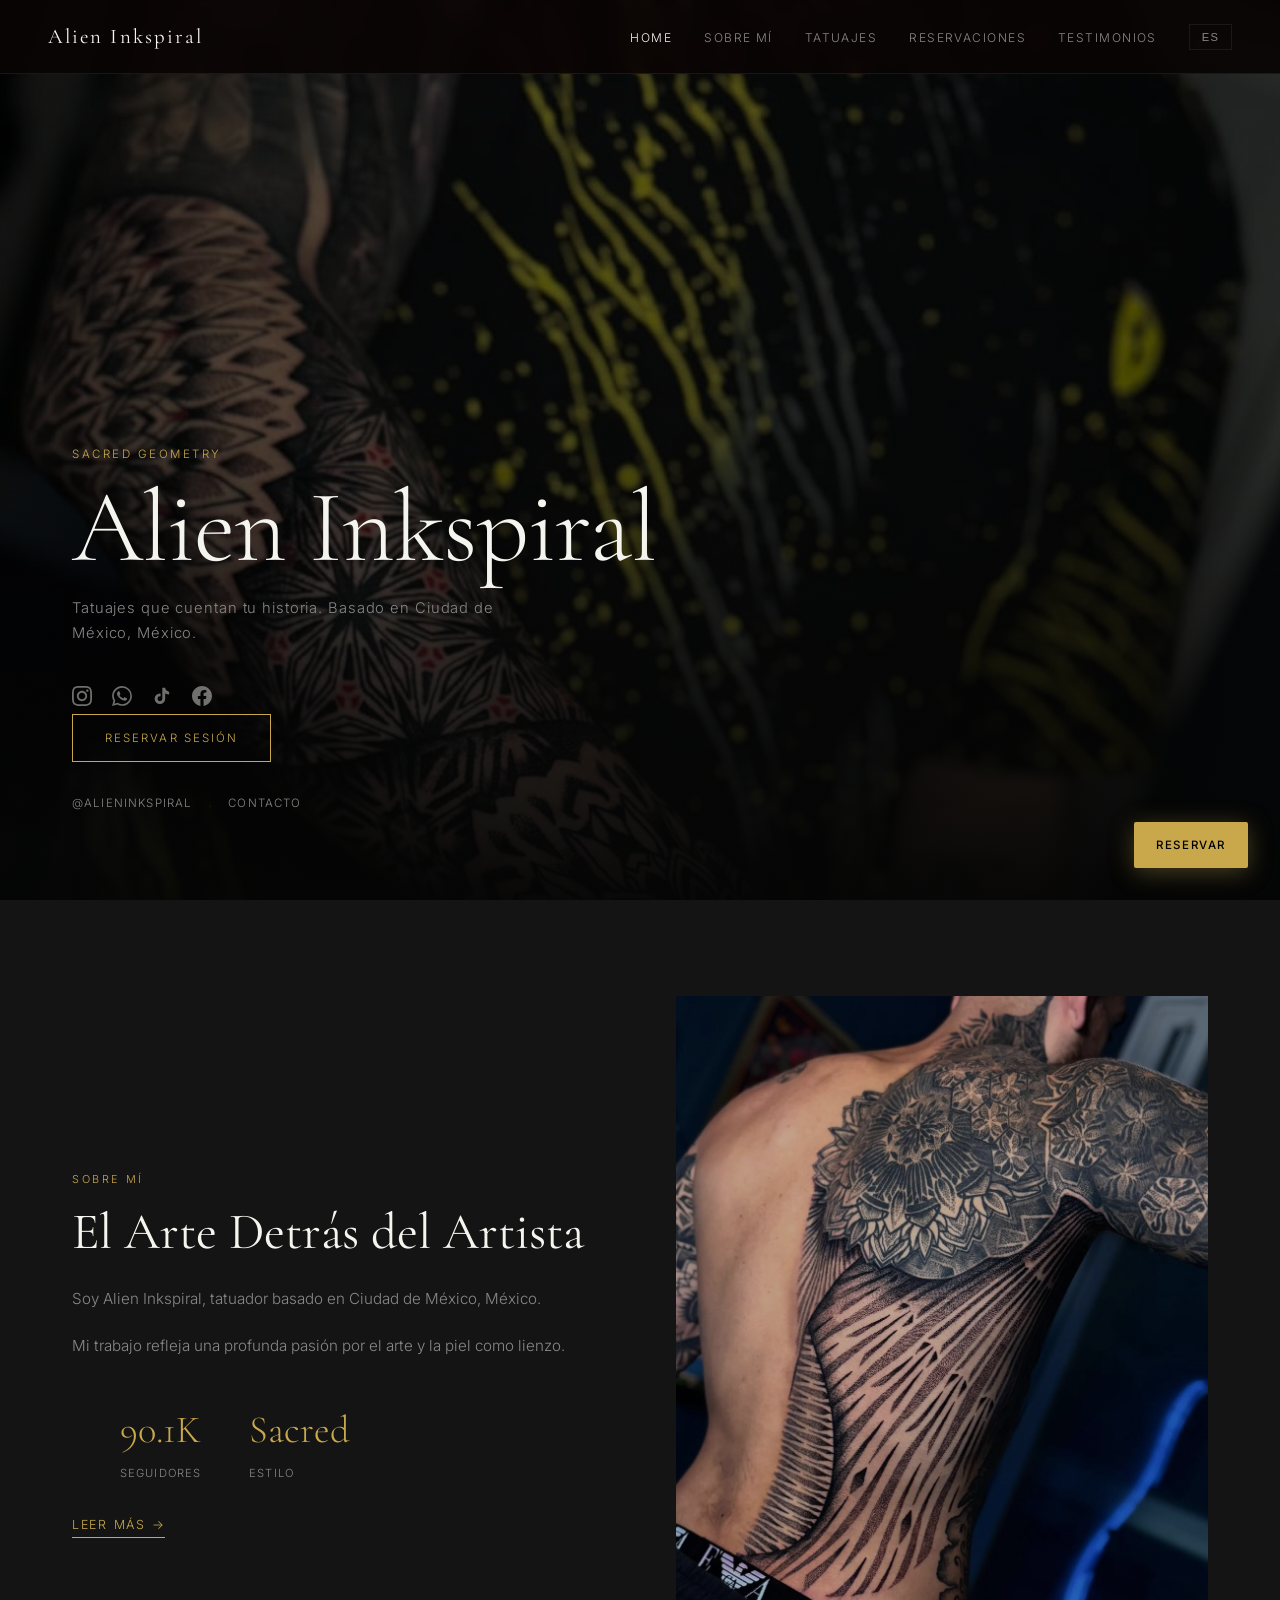
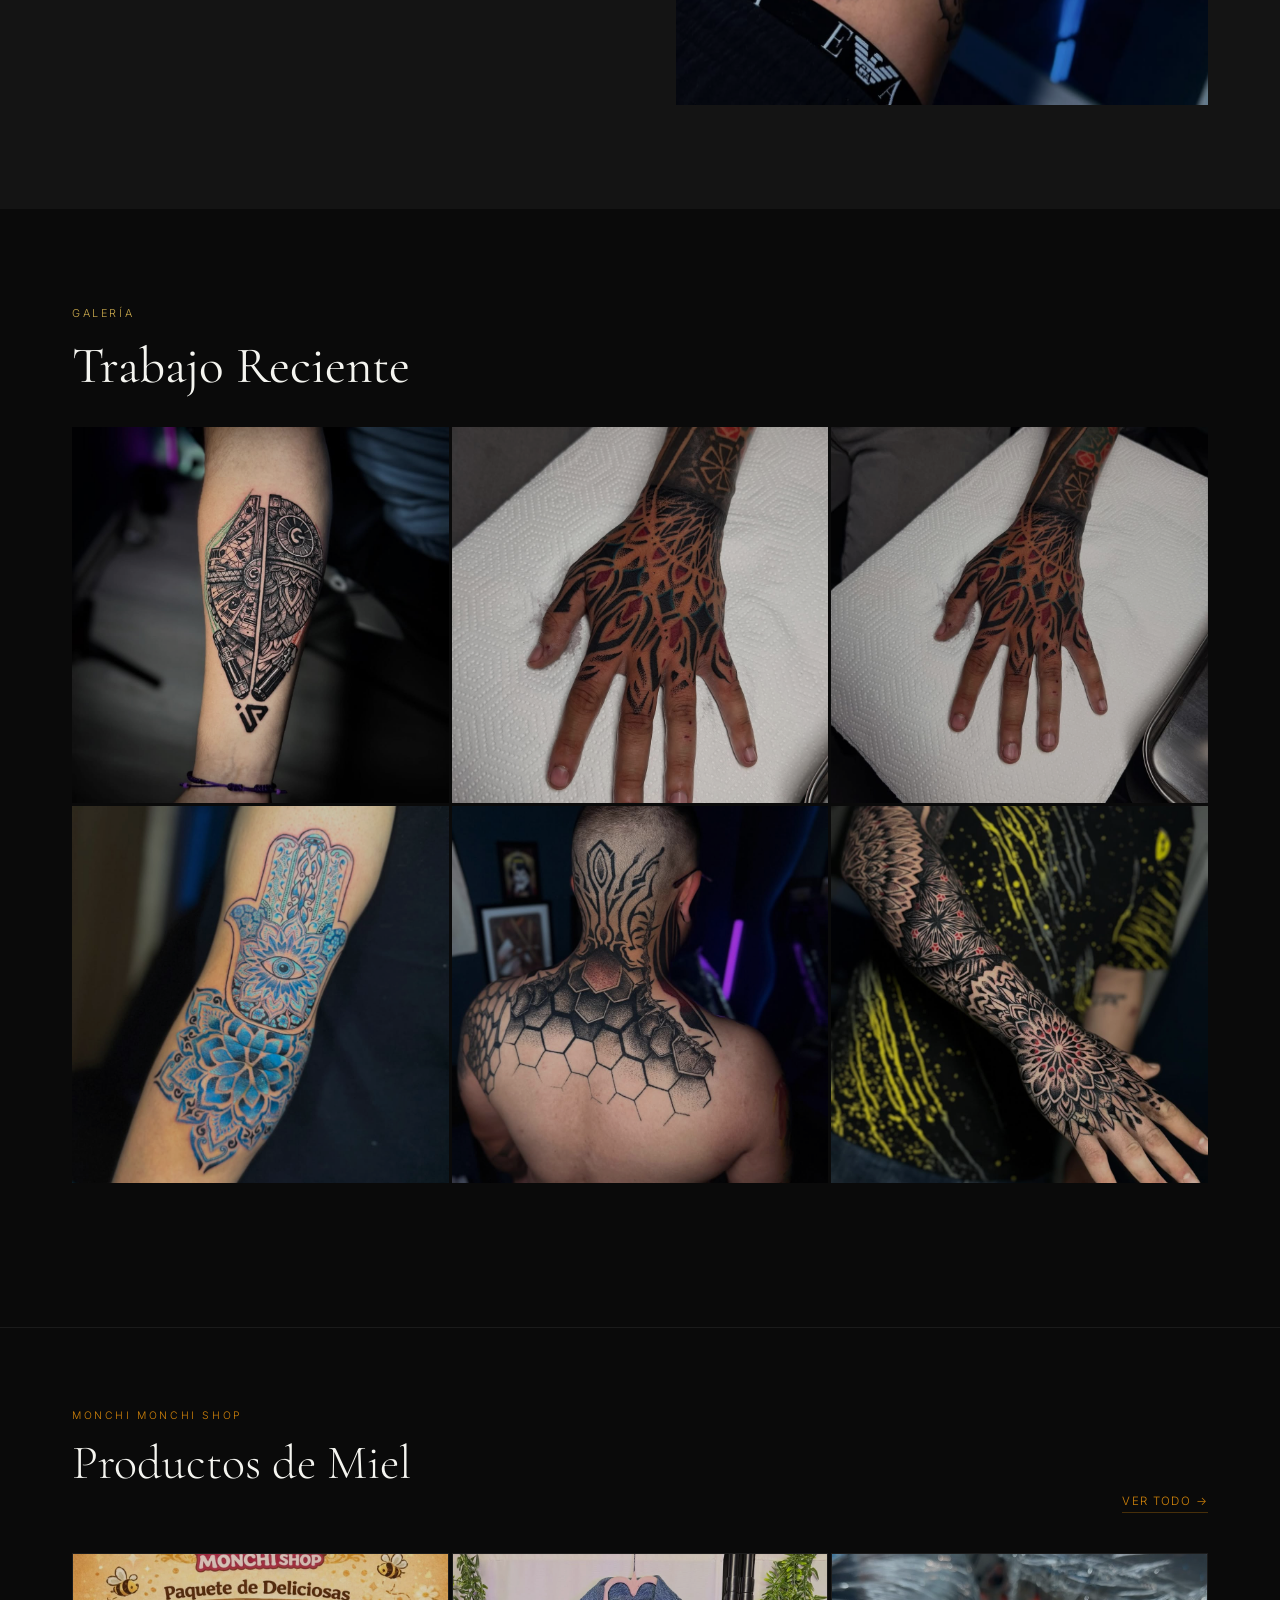
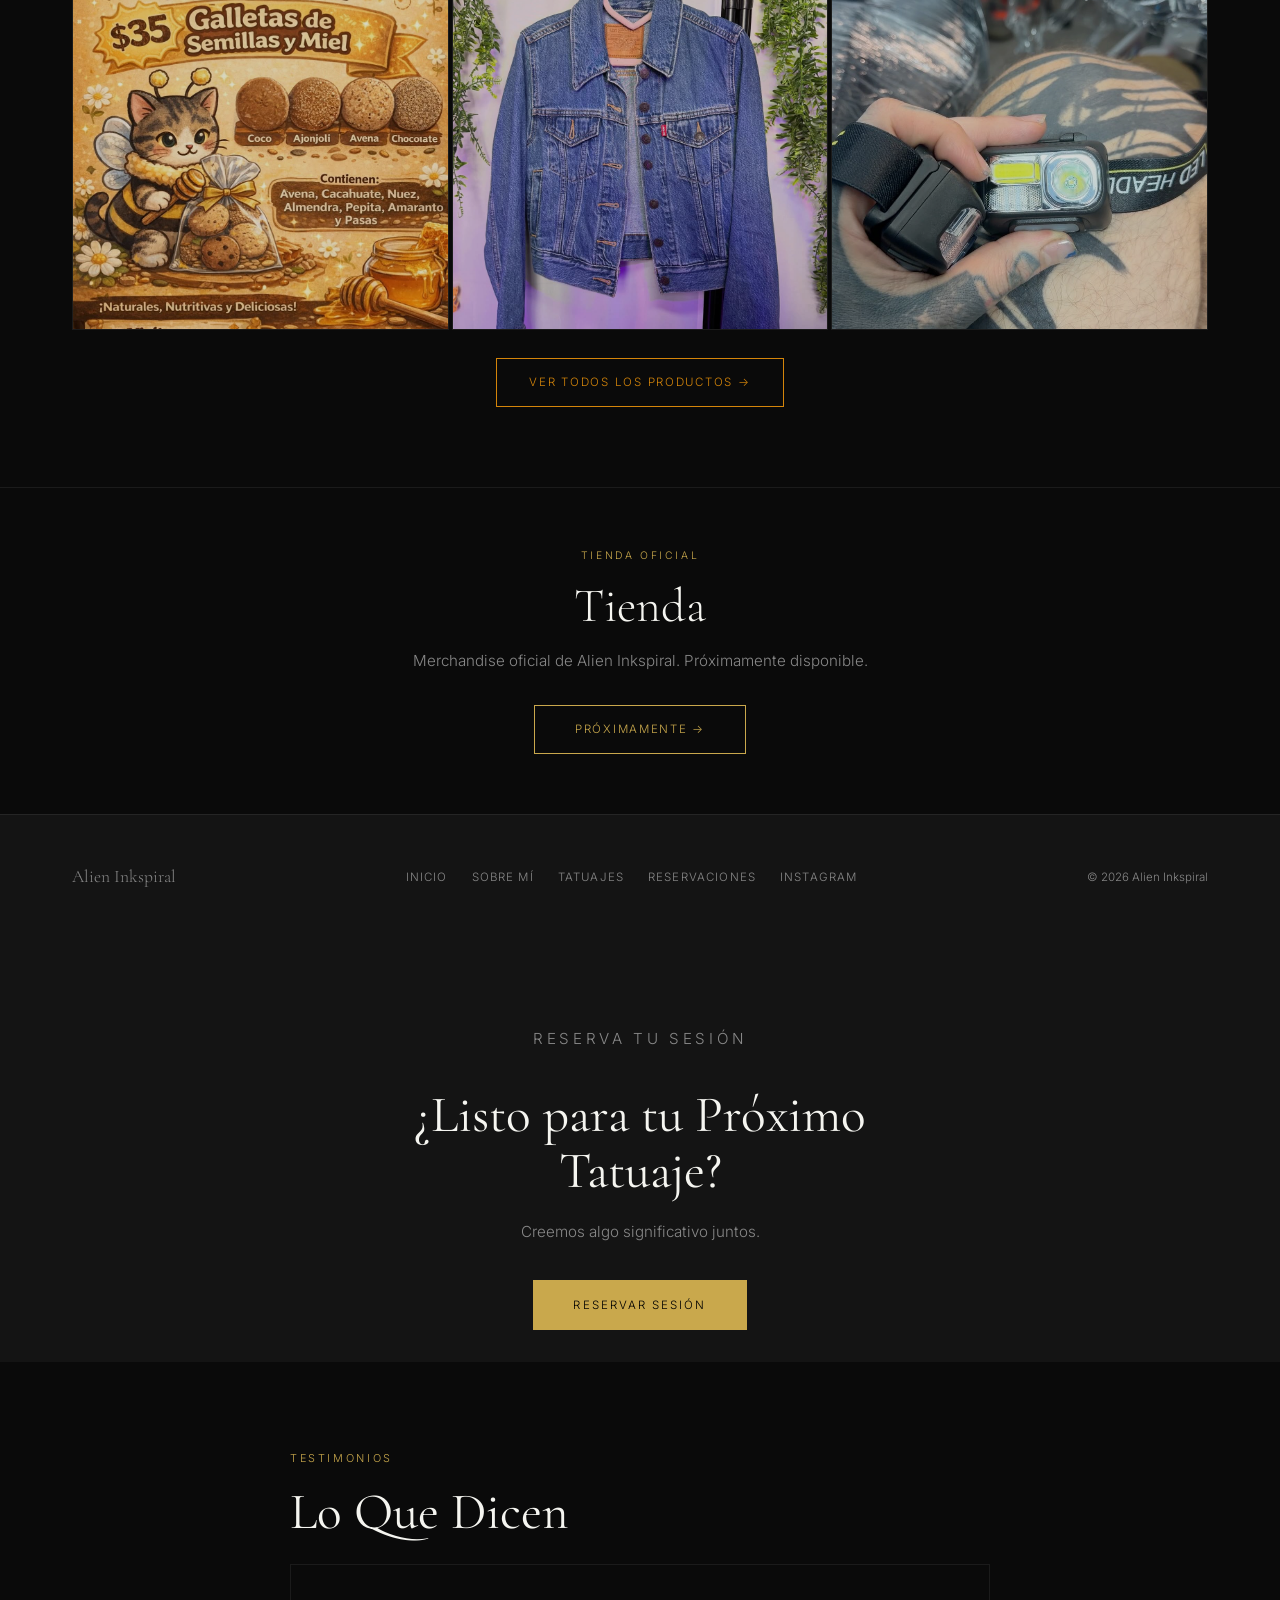
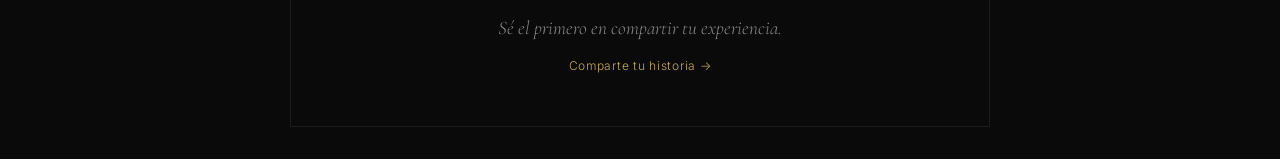
==== commit c802ae34: "fix: remove conflicting opacity:0 from .fade-up CSS (prevents GSAP theme conflict)" ====
--- a/index.html
+++ b/index.html
@@ -108,7 +108,7 @@
     }
     .book-float:hover { transform: translateY(-2px); box-shadow: 0 8px 32px rgba(201,168,76,0.5); }
     /* FADE-UP ANIMATIONS */
-    .fade-up { opacity: 0; transform: translateY(28px); transition: opacity 0.7s ease, transform 0.7s ease; }
+    .fade-up { transform: translateY(28px); transition: opacity 0.7s ease, transform 0.7s ease; }
     .fade-up.visible { opacity: 1; transform: translateY(0); }
     /* FOOTER */
     footer {
